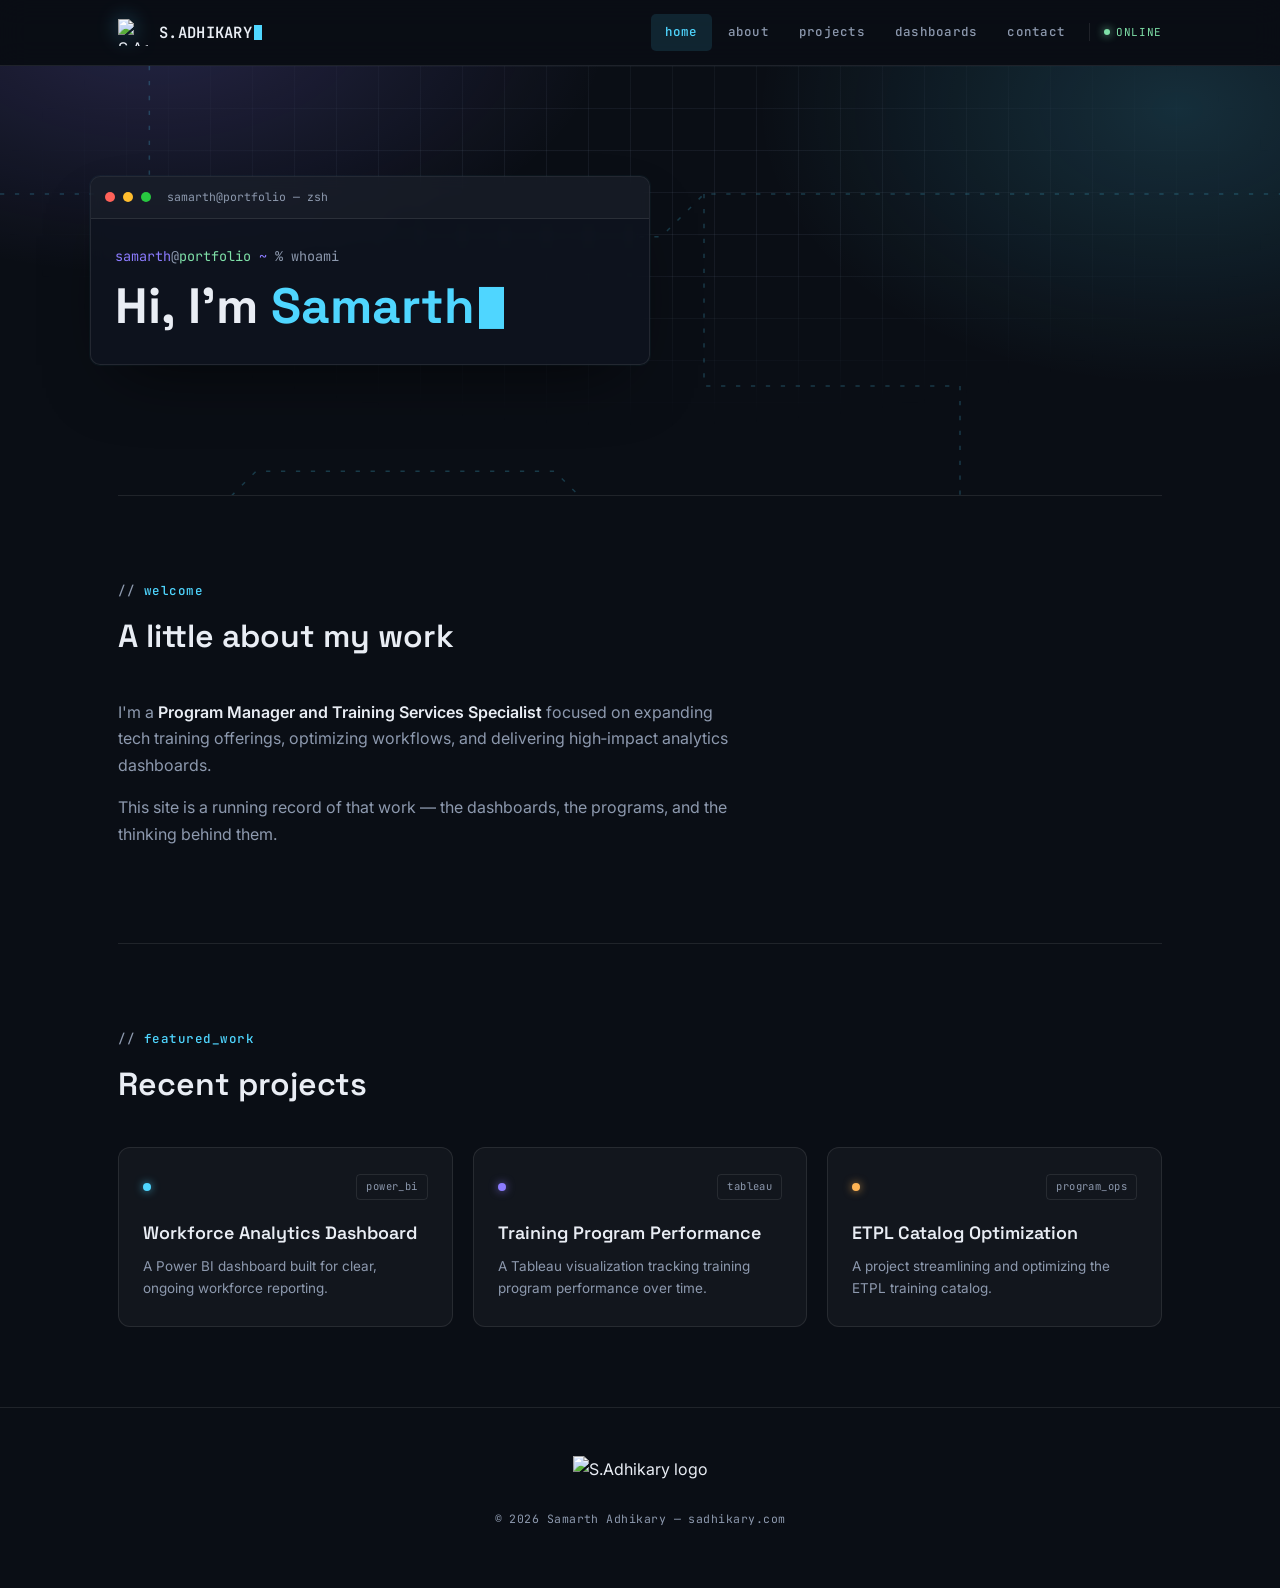
==== index.html @ 65ba2e35 "Update logo implementation in index.html Replaced SVG logo with image logo and updated styles." ====
<!DOCTYPE html>
<html lang="en">
<head>
<meta charset="UTF-8">
<title>S.Adhikary | Portfolio</title>
<meta name="viewport" content="width=device-width, initial-scale=1">
<link rel="preconnect" href="https://fonts.googleapis.com">
<link rel="preconnect" href="https://fonts.gstatic.com" crossorigin>
<link href="https://fonts.googleapis.com/css2?family=Space+Grotesk:wght@500;600;700&family=Inter:wght@400;500;600&family=JetBrains+Mono:wght@400;500;600;700&display=swap" rel="stylesheet">
<style>
  :root{
    --bg:#0A0E15;
    --bg-alt:#0F1520;
    --panel:rgba(255,255,255,0.035);
    --panel-border:rgba(255,255,255,0.09);
    --cyan:#4FD6FF;
    --violet:#8C7CFF;
    --amber:#FFB454;
    --text:#E9EDF4;
    --text-soft:#8D99AE;
    --grid:rgba(143,163,190,0.09);
  }

  *{ box-sizing:border-box; }
  html{ scroll-behavior:smooth; }

  body{
    margin:0;
    background:var(--bg);
    color:var(--text);
    font-family:'Inter', sans-serif;
    line-height:1.65;
    -webkit-font-smoothing:antialiased;
  }
  a{ color:inherit; }
  ::selection{ background:var(--cyan); color:#04121A; }

  .mono{ font-family:'JetBrains Mono', monospace; }
  .display{ font-family:'Space Grotesk', sans-serif; }

  .eyebrow{
    font-family:'JetBrains Mono', monospace;
    font-weight:500;
    font-size:12.5px;
    letter-spacing:0.04em;
    color:var(--cyan);
  }
  .eyebrow::before{ content:"// "; color:var(--text-soft); }

  /* ===== LOGO MARK (shared) ===== */
  .mark{ display:block; filter:drop-shadow(0 0 10px rgba(79,214,255,0.35)); }

  /* ===== NAV ===== */
  .navwrap{
    position:sticky; top:0; z-index:30;
    background:rgba(10,14,21,0.78);
    backdrop-filter:blur(14px);
    border-bottom:1px solid var(--panel-border);
  }
  nav.tabnav{
    max-width:1100px;
    margin:0 auto;
    display:flex;
    align-items:center;
    justify-content:space-between;
    gap:20px;
    padding:14px 28px;
  }
  .brand{ display:flex; align-items:center; gap:11px; text-decoration:none; }
  .brand span{
    font-family:'JetBrains Mono', monospace;
    font-weight:600;
    font-size:15.5px;
    letter-spacing:0.02em;
    color:var(--text);
  }
  .brand .dot-cursor{
    display:inline-block; width:8px; height:15px;
    background:var(--cyan);
    margin-left:2px;
    animation:blink 1.1s step-end infinite;
    vertical-align:-2px;
  }
  .navlinks{ display:flex; gap:2px; flex-wrap:wrap; align-items:center; }
  .navlinks a{
    font-family:'JetBrains Mono', monospace;
    font-weight:500;
    font-size:12.5px;
    letter-spacing:0.02em;
    text-decoration:none;
    color:var(--text-soft);
    padding:8px 14px;
    border-radius:5px;
    transition:background 0.2s ease, color 0.2s ease;
  }
  .navlinks a:hover{ background:var(--panel); color:var(--text); }
  .navlinks a.active{ background:rgba(79,214,255,0.12); color:var(--cyan); }
  .status{
    display:flex; align-items:center; gap:6px;
    font-family:'JetBrains Mono', monospace;
    font-size:11px; letter-spacing:0.06em;
    color:#7FE0A8; text-transform:uppercase;
    margin-left:8px; padding-left:14px;
    border-left:1px solid var(--panel-border);
  }
  .status::before{
    content:""; width:6px; height:6px; border-radius:50%;
    background:#7FE0A8; box-shadow:0 0 8px #7FE0A8;
  }

  /* ===== HERO ===== */
  header{
    position:relative;
    overflow:hidden;
    padding:110px 28px 130px;
    background:
      radial-gradient(760px 420px at 12% -10%, rgba(140,124,255,0.20), transparent 60%),
      radial-gradient(700px 460px at 92% 10%, rgba(79,214,255,0.16), transparent 60%),
      var(--bg);
  }
  .grid-bg{
    position:absolute; inset:0;
    background-image:
      linear-gradient(var(--grid) 1px, transparent 1px),
      linear-gradient(90deg, var(--grid) 1px, transparent 1px);
    background-size:42px 42px;
    -webkit-mask-image:radial-gradient(ellipse 65% 70% at 50% 30%, black 25%, transparent 78%);
            mask-image:radial-gradient(ellipse 65% 70% at 50% 30%, black 25%, transparent 78%);
  }
  .circuit{ position:absolute; inset:0; opacity:0.55; }
  .circuit path{
    fill:none; stroke:var(--cyan); stroke-width:1.4;
    stroke-dasharray:4 10;
    opacity:0.4;
  }
  .circuit circle{ fill:var(--cyan); opacity:0; animation:pulse 4.5s ease-in-out infinite; }
  .circuit .p2{ fill:var(--violet); animation-delay:1.5s; }
  .circuit .p3{ fill:var(--amber); animation-delay:3s; }
  @keyframes pulse{
    0%{ opacity:0; transform:scale(0.6); }
    15%{ opacity:1; transform:scale(1); }
    30%{ opacity:0; }
    100%{ opacity:0; }
  }

  .hero-inner{ max-width:1100px; margin:0 auto; position:relative; }

  .term{
    max-width:560px;
    background:rgba(15,21,32,0.75);
    border:1px solid var(--panel-border);
    border-radius:10px;
    box-shadow:0 30px 70px -30px rgba(0,0,0,0.7), 0 0 0 1px rgba(79,214,255,0.04);
    backdrop-filter:blur(8px);
    overflow:hidden;
  }
  .term-bar{
    display:flex; align-items:center; gap:8px;
    padding:11px 14px;
    background:rgba(255,255,255,0.03);
    border-bottom:1px solid var(--panel-border);
  }
  .term-bar .tdot{ width:10px; height:10px; border-radius:50%; }
  .term-bar .tdot:nth-child(1){ background:#FF6159; }
  .term-bar .tdot:nth-child(2){ background:#FFBD2E; }
  .term-bar .tdot:nth-child(3){ background:#28C840; }
  .term-bar .term-title{
    margin-left:8px;
    font-family:'JetBrains Mono', monospace;
    font-size:11.5px;
    color:var(--text-soft);
  }
  .term-body{ padding:26px 24px 30px; }
  .term-body .line{
    font-family:'JetBrains Mono', monospace;
    font-size:13.5px;
    color:var(--text-soft);
    margin-bottom:6px;
  }
  .term-body .line .prompt{ color:var(--violet); }
  .term-body .line .path{ color:#7FE0A8; }
  header h1{
    font-family:'Space Grotesk', sans-serif;
    font-weight:700;
    font-size:clamp(2.1rem, 5.2vw, 3.1rem);
    margin:10px 0 0;
    line-height:1.15;
    color:var(--text);
  }
  header h1 .accent{ color:var(--cyan); }
  .cursor-block{
    display:inline-block; width:0.5em; height:0.85em;
    background:var(--cyan);
    margin-left:4px;
    animation:blink 1.1s step-end infinite;
    transform:translateY(0.12em);
  }
  @keyframes blink{ 50%{ opacity:0; } }

  @media (prefers-reduced-motion:reduce){
    .circuit circle{ animation:none; opacity:0.7; }
    .cursor-block, .dot-cursor{ animation:none; }
  }

  /* ===== MAIN ===== */
  main{ max-width:1100px; margin:0 auto; padding:0 28px; }
  .section{ padding:80px 0; border-top:1px solid var(--panel-border); }
  .section-head{ margin-bottom:36px; max-width:640px; }
  .section-head h2{
    font-family:'Space Grotesk', sans-serif;
    font-weight:600;
    font-size:2rem;
    margin:8px 0 0;
    color:var(--text);
  }
  #welcome p{ max-width:620px; font-size:16px; color:var(--text-soft); }
  #welcome p strong{ color:var(--text); font-weight:600; }

  /* ===== CARDS ===== */
  .cards{ display:grid; grid-template-columns:repeat(auto-fit, minmax(260px, 1fr)); gap:20px; }
  .card{
    position:relative;
    background:var(--panel);
    border:1px solid var(--panel-border);
    border-radius:12px;
    padding:26px 24px;
    transition:transform 0.2s ease, box-shadow 0.2s ease, border-color 0.2s ease;
  }
  .card:hover{
    transform:translateY(-4px);
    border-color:rgba(79,214,255,0.35);
    box-shadow:0 20px 40px -26px rgba(79,214,255,0.25);
  }
  .card-top{ display:flex; align-items:center; justify-content:space-between; margin-bottom:18px; }
  .status-dot{ width:8px; height:8px; border-radius:50%; }
  .status-dot.cyan{ background:var(--cyan); box-shadow:0 0 8px rgba(79,214,255,0.7); }
  .status-dot.violet{ background:var(--violet); box-shadow:0 0 8px rgba(140,124,255,0.7); }
  .status-dot.amber{ background:var(--amber); box-shadow:0 0 8px rgba(255,180,84,0.7); }
  .tag{
    font-family:'JetBrains Mono', monospace;
    font-size:10.5px; letter-spacing:0.04em;
    color:var(--text-soft);
    padding:3px 9px;
    border:1px solid var(--panel-border);
    border-radius:4px;
  }
  .card h3{
    font-family:'Space Grotesk', sans-serif;
    font-weight:600;
    font-size:1.12rem;
    margin:0 0 8px;
    color:var(--text);
  }
  .card p{ margin:0; font-size:13.5px; color:var(--text-soft); }

  /* ===== FOOTER ===== */
  footer{
    border-top:1px solid var(--panel-border);
    padding:48px 28px;
    text-align:center;
  }
  footer .brand{ justify-content:center; margin-bottom:14px; }
  footer p{
    font-family:'JetBrains Mono', monospace;
    font-size:11.5px;
    letter-spacing:0.04em;
    color:var(--text-soft);
  }

  @media (max-width:640px){
    header{ padding:80px 20px 100px; }
    .term{ max-width:100%; }
    .section{ padding:56px 0; }
  }
</style>
</head>
<body>

<div class="navwrap">
  <nav class="tabnav">
    <a class="brand" href="index.html">
      <img class="mark" src="images/logo-icon.png" alt="S.Adhikary mark" width="30" height="27">
      <span>S.ADHIKARY<span class="dot-cursor"></span></span>
    </a>
    <div class="navlinks">
      <a href="index.html" class="active">home</a>
      <a href="about.html">about</a>
      <a href="projects.html">projects</a>
      <a href="dashboards.html">dashboards</a>
      <a href="contact.html">contact</a>
      <span class="status">online</span>
    </div>
  </nav>
</div>

<header>
  <div class="grid-bg" aria-hidden="true"></div>
  <svg class="circuit" viewBox="0 0 1200 600" preserveAspectRatio="none" aria-hidden="true">
    <path d="M0,120 L260,120 L300,160 L620,160 L660,120 L1200,120"/>
    <path d="M0,420 L200,420 L240,380 L520,380 L560,420 L1200,420"/>
    <path d="M140,0 L140,120"/>
    <path d="M660,120 L660,300 L900,300 L900,600"/>
    <circle class="p1" cx="300" cy="160" r="4"/>
    <circle class="p2" cx="660" cy="120" r="4"/>
    <circle class="p3" cx="900" cy="300" r="4"/>
  </svg>

  <div class="hero-inner">
    <div class="term">
      <div class="term-bar">
        <span class="tdot"></span><span class="tdot"></span><span class="tdot"></span>
        <span class="term-title">samarth@portfolio &mdash; zsh</span>
      </div>
      <div class="term-body">
        <div class="line"><span class="prompt">samarth</span>@<span class="path">portfolio</span> <span class="prompt">~</span> % whoami</div>
        <h1>Hi, I'm <span class="accent">Samarth</span><span class="cursor-block"></span></h1>
      </div>
    </div>
  </div>
</header>

<main>
  <section class="section" id="welcome">
    <div class="section-head">
      <span class="eyebrow">welcome</span>
      <h2>A little about my work</h2>
    </div>
    <p>I'm a <strong>Program Manager and Training Services Specialist</strong> focused on expanding tech training offerings, optimizing workflows, and delivering high&#8209;impact analytics dashboards.</p>
    <p>This site is a running record of that work &mdash; the dashboards, the programs, and the thinking behind them.</p>
  </section>

  <section class="section" id="work">
    <div class="section-head">
      <span class="eyebrow">featured_work</span>
      <h2>Recent projects</h2>
    </div>

    <div class="cards">
      <div class="card">
        <div class="card-top">
          <span class="status-dot cyan"></span>
          <span class="tag">power_bi</span>
        </div>
        <h3>Workforce Analytics Dashboard</h3>
        <p>A Power BI dashboard built for clear, ongoing workforce reporting.</p>
      </div>

      <div class="card">
        <div class="card-top">
          <span class="status-dot violet"></span>
          <span class="tag">tableau</span>
        </div>
        <h3>Training Program Performance</h3>
        <p>A Tableau visualization tracking training program performance over time.</p>
      </div>

      <div class="card">
        <div class="card-top">
          <span class="status-dot amber"></span>
          <span class="tag">program_ops</span>
        </div>
        <h3>ETPL Catalog Optimization</h3>
        <p>A project streamlining and optimizing the ETPL training catalog.</p>
      </div>
    </div>
  </section>
</main>

<footer>
  <img src="images/logo-full.png" alt="S.Adhikary logo" style="height:52px; width:auto; margin-bottom:16px;">
  <p>&copy; 2026 Samarth Adhikary &mdash; sadhikary.com</p>
</footer>

</body>
</html>
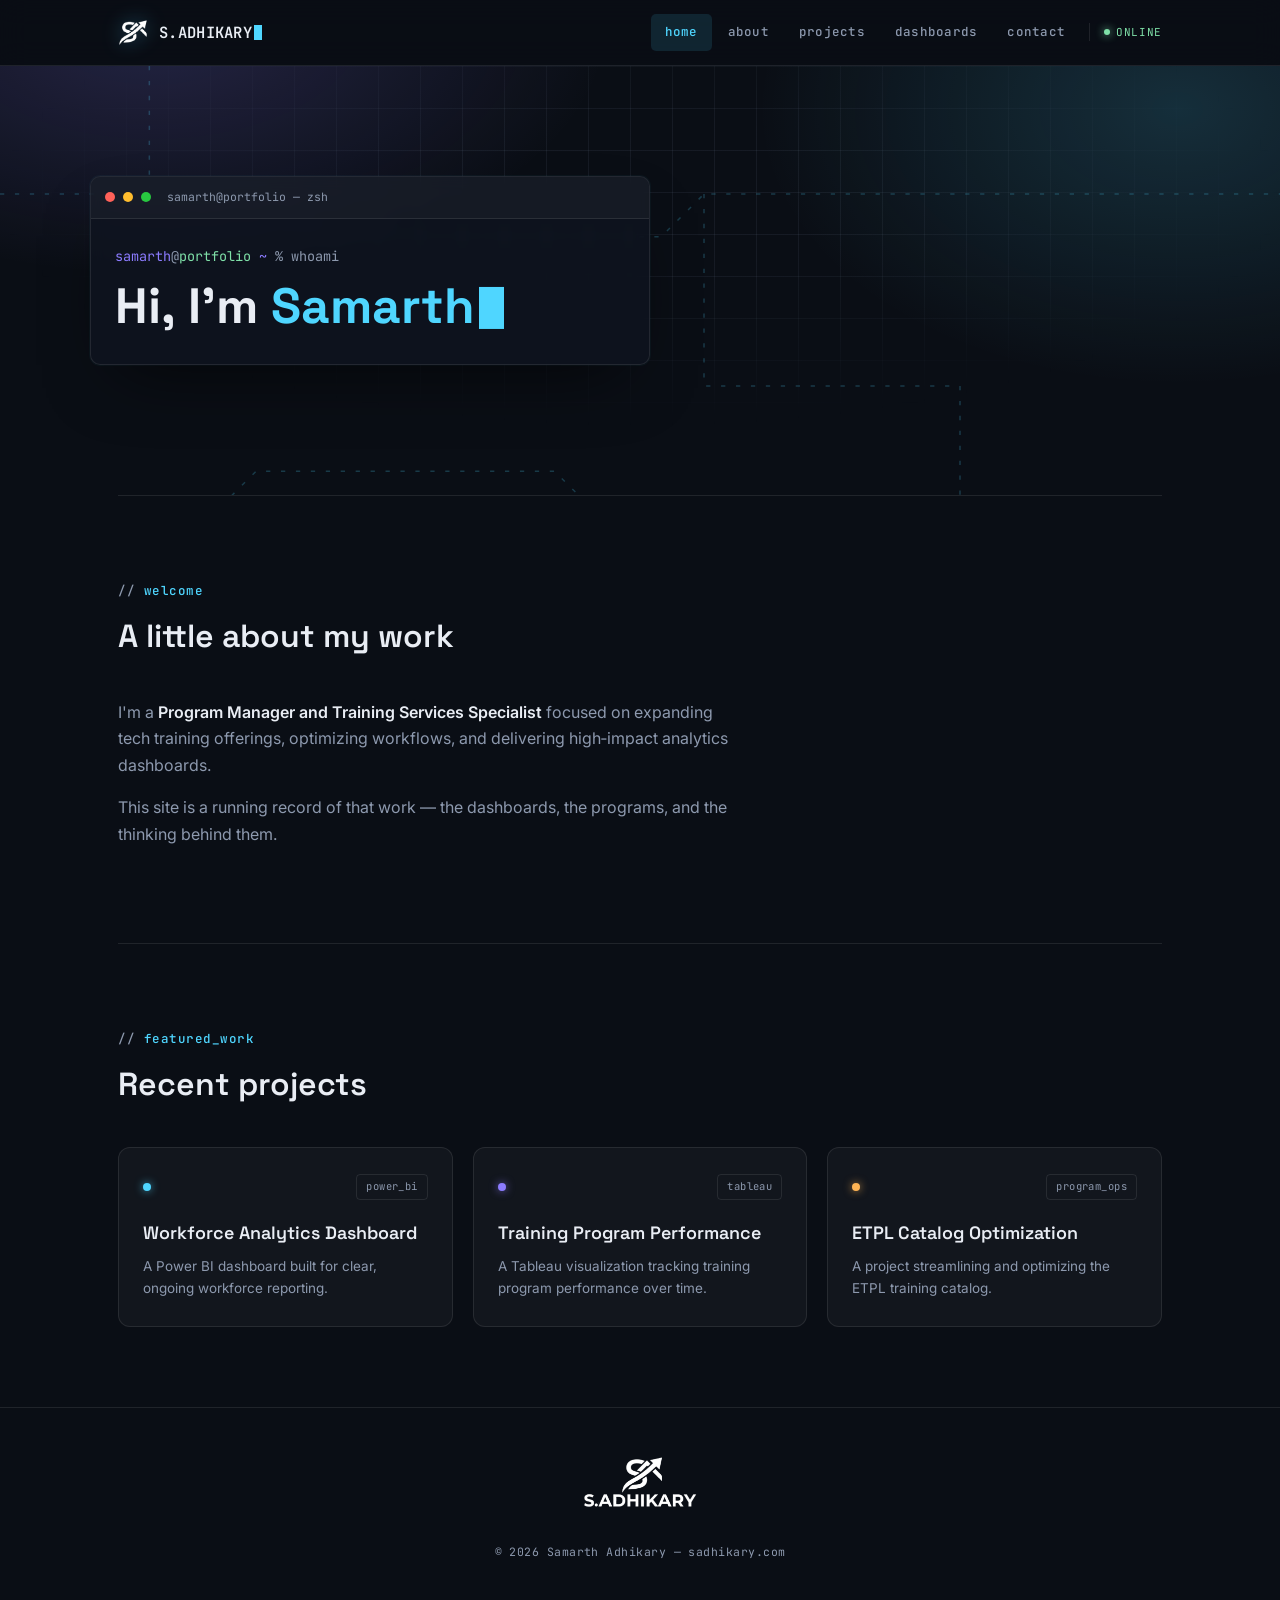
==== commit 781dd8af: "Update logo image paths in index.html" ====
--- a/index.html
+++ b/index.html
@@ -279,7 +279,7 @@
 <div class="navwrap">
   <nav class="tabnav">
     <a class="brand" href="index.html">
-      <img class="mark" src="images/logo-icon.png" alt="S.Adhikary mark" width="30" height="27">
+      <img class="mark" src="logo-icon.png" alt="S.Adhikary mark" width="30" height="27">
       <span>S.ADHIKARY<span class="dot-cursor"></span></span>
     </a>
     <div class="navlinks">
@@ -367,7 +367,7 @@
 </main>
 
 <footer>
-  <img src="images/logo-full.png" alt="S.Adhikary logo" style="height:52px; width:auto; margin-bottom:16px;">
+  <img src="logo-full.png" alt="S.Adhikary logo" style="height:52px; width:auto; margin-bottom:16px;">
   <p>&copy; 2026 Samarth Adhikary &mdash; sadhikary.com</p>
 </footer>
 
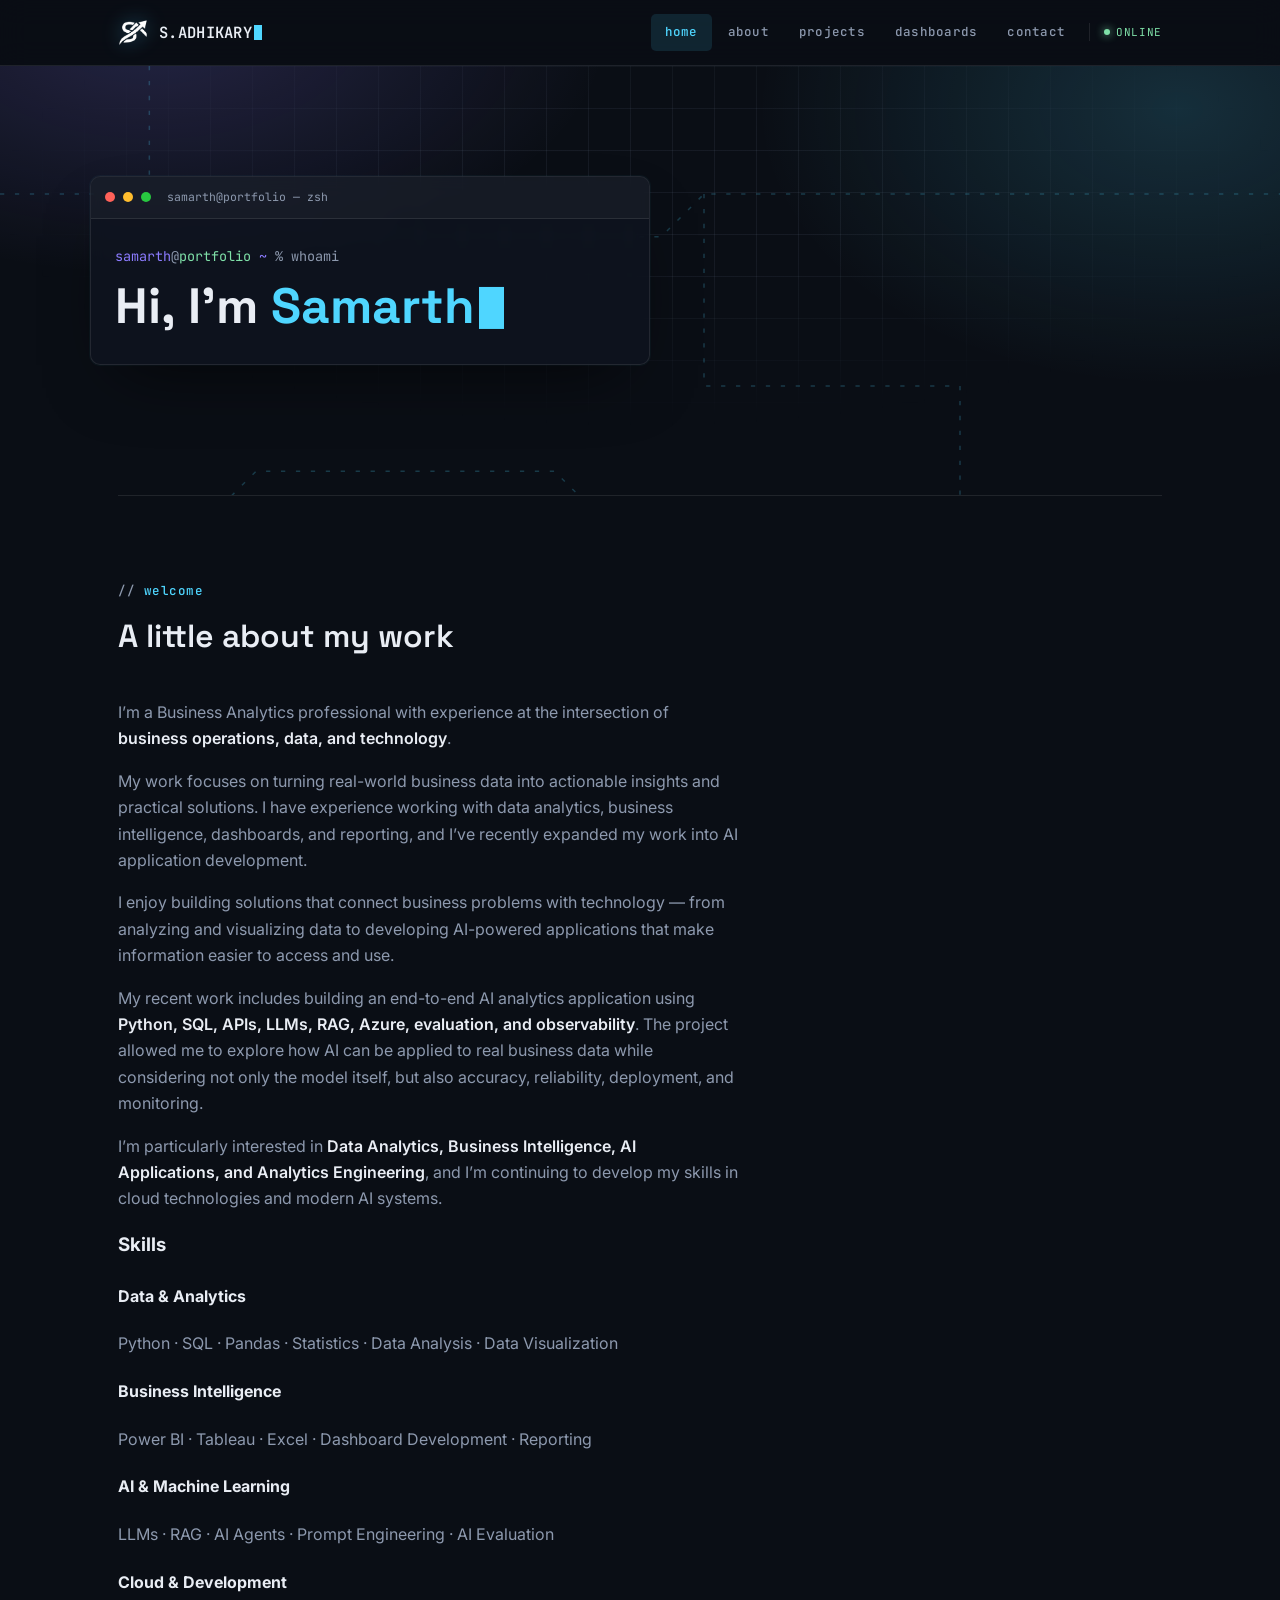
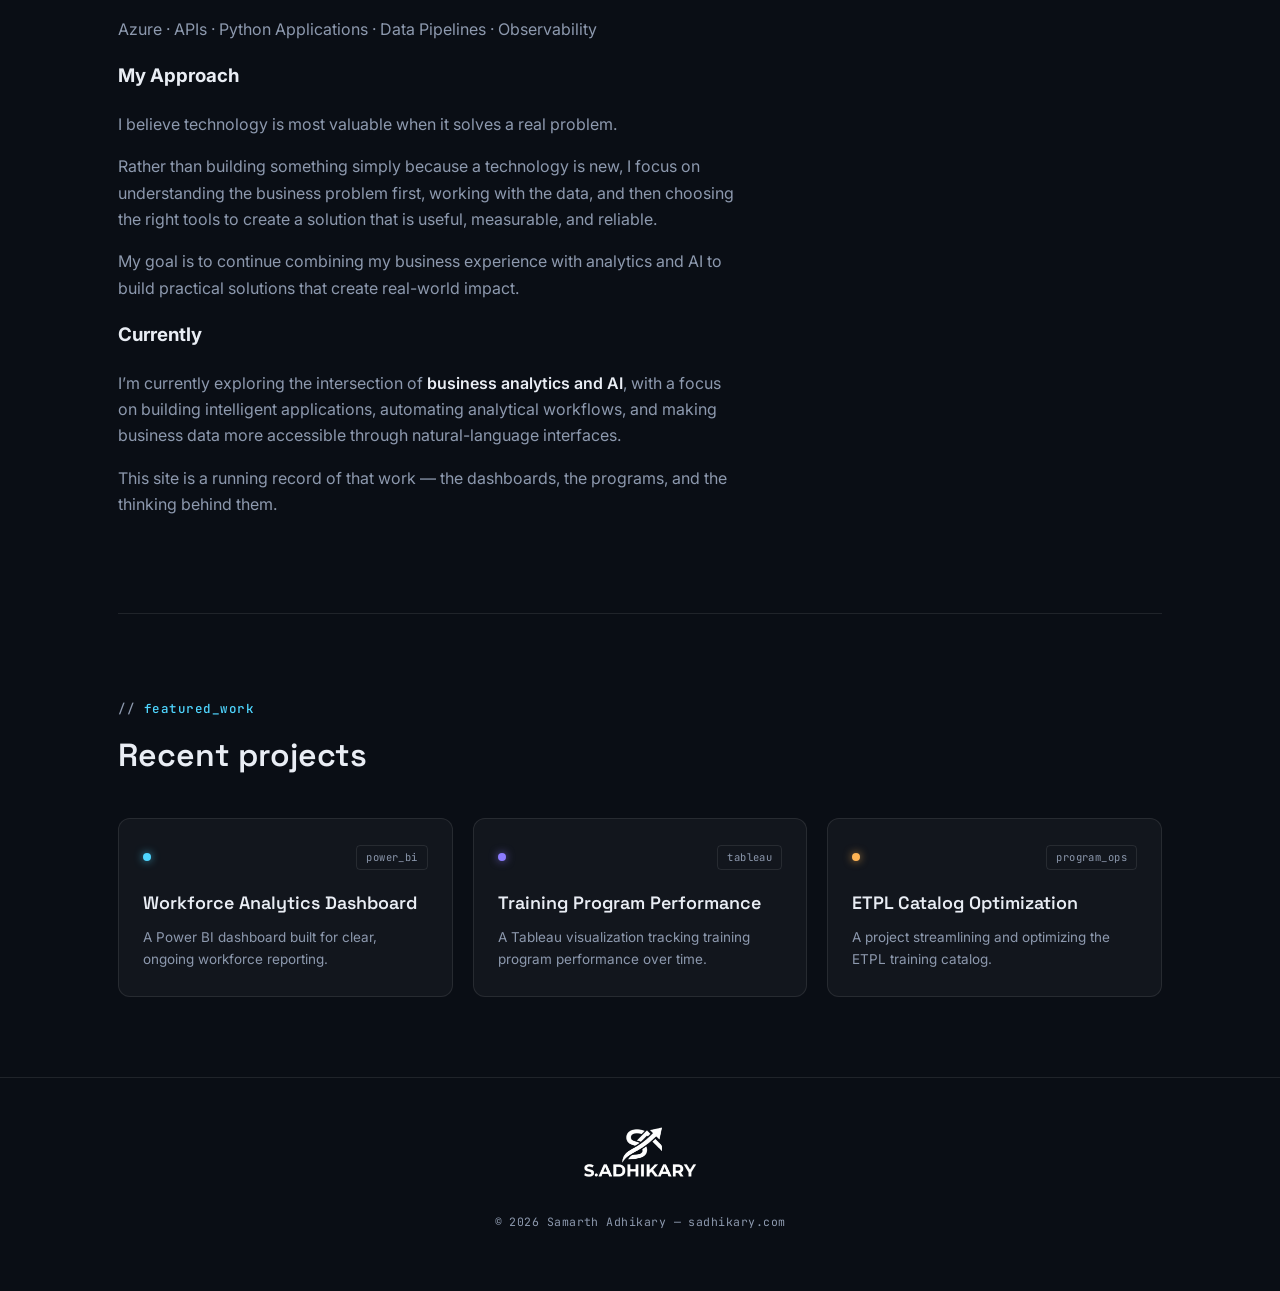
==== commit 52862e49: "Revise personal introduction and skills in index.html Updated personal introduction and skills secti" ====
--- a/index.html
+++ b/index.html
@@ -325,7 +325,87 @@
       <span class="eyebrow">welcome</span>
       <h2>A little about my work</h2>
     </div>
-    <p>I'm a <strong>Program Manager and Training Services Specialist</strong> focused on expanding tech training offerings, optimizing workflows, and delivering high&#8209;impact analytics dashboards.</p>
+<p>
+    I’m a Business Analytics professional with experience at the intersection of
+    <strong>business operations, data, and technology</strong>.
+  </p>
+
+  <p>
+    My work focuses on turning real-world business data into actionable insights
+    and practical solutions. I have experience working with data analytics,
+    business intelligence, dashboards, and reporting, and I’ve recently expanded
+    my work into AI application development.
+  </p>
+
+  <p>
+    I enjoy building solutions that connect business problems with technology —
+    from analyzing and visualizing data to developing AI-powered applications
+    that make information easier to access and use.
+  </p>
+
+  <p>
+    My recent work includes building an end-to-end AI analytics application using
+    <strong>Python, SQL, APIs, LLMs, RAG, Azure, evaluation, and observability</strong>.
+    The project allowed me to explore how AI can be applied to real business data
+    while considering not only the model itself, but also accuracy, reliability,
+    deployment, and monitoring.
+  </p>
+
+  <p>
+    I’m particularly interested in
+    <strong>Data Analytics, Business Intelligence, AI Applications, and Analytics Engineering</strong>,
+    and I’m continuing to develop my skills in cloud technologies and modern AI systems.
+  </p>
+
+  <h3>Skills</h3>
+
+  <h4>Data &amp; Analytics</h4>
+  <p>
+    Python · SQL · Pandas · Statistics · Data Analysis · Data Visualization
+  </p>
+
+  <h4>Business Intelligence</h4>
+  <p>
+    Power BI · Tableau · Excel · Dashboard Development · Reporting
+  </p>
+
+  <h4>AI &amp; Machine Learning</h4>
+  <p>
+    LLMs · RAG · AI Agents · Prompt Engineering · AI Evaluation
+  </p>
+
+  <h4>Cloud &amp; Development</h4>
+  <p>
+    Azure · APIs · Python Applications · Data Pipelines · Observability
+  </p>
+
+  <h3>My Approach</h3>
+
+  <p>
+    I believe technology is most valuable when it solves a real problem.
+  </p>
+
+  <p>
+    Rather than building something simply because a technology is new, I focus
+    on understanding the business problem first, working with the data, and
+    then choosing the right tools to create a solution that is useful,
+    measurable, and reliable.
+  </p>
+
+  <p>
+    My goal is to continue combining my business experience with analytics and
+    AI to build practical solutions that create real-world impact.
+  </p>
+
+  <h3>Currently</h3>
+
+  <p>
+    I’m currently exploring the intersection of
+    <strong>business analytics and AI</strong>, with a focus on building
+    intelligent applications, automating analytical workflows, and making
+    business data more accessible through natural-language interfaces.
+  </p>
+
     <p>This site is a running record of that work &mdash; the dashboards, the programs, and the thinking behind them.</p>
   </section>
 
@@ -335,6 +415,7 @@
       <h2>Recent projects</h2>
     </div>
 
+  <a href="dashboards.html" style="text-decoration: none; color: inherit;">
     <div class="cards">
       <div class="card">
         <div class="card-top">
@@ -344,6 +425,7 @@
         <h3>Workforce Analytics Dashboard</h3>
         <p>A Power BI dashboard built for clear, ongoing workforce reporting.</p>
       </div>
+    </a>
 
       <div class="card">
         <div class="card-top">
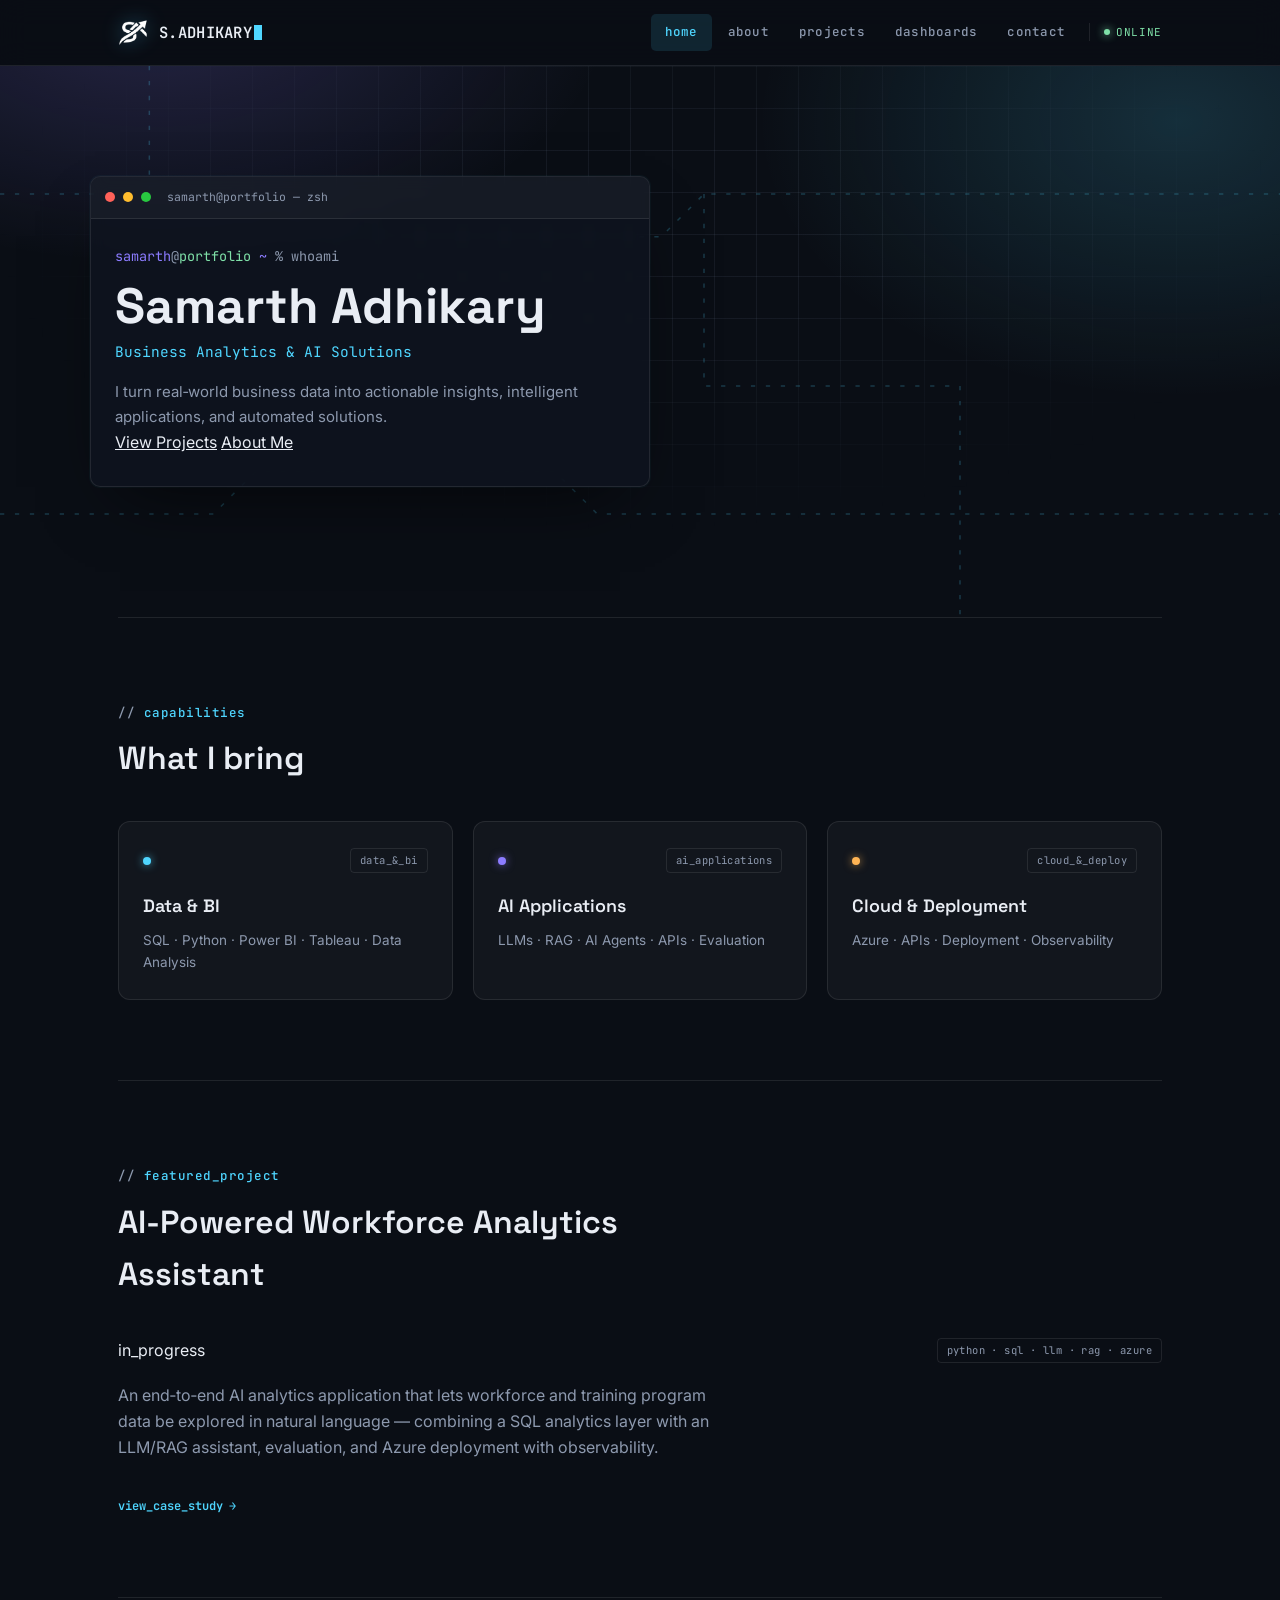
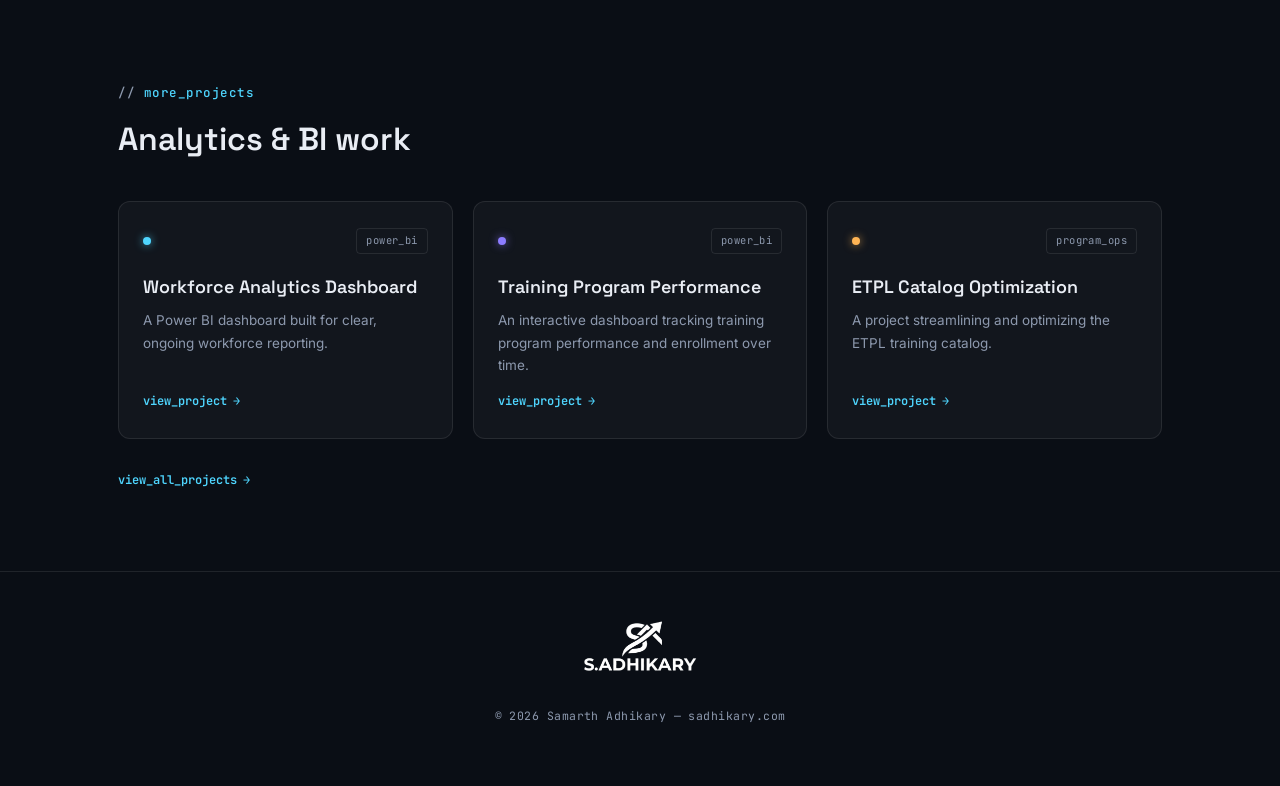
==== commit 70764045: "Revise portfolio content and structure Updated the title and added a business analytics description." ====
--- a/index.html
+++ b/index.html
@@ -2,277 +2,12 @@
 <html lang="en">
 <head>
 <meta charset="UTF-8">
-<title>S.Adhikary | Portfolio</title>
+<title>S.Adhikary | Business Analytics &amp; AI Solutions</title>
 <meta name="viewport" content="width=device-width, initial-scale=1">
 <link rel="preconnect" href="https://fonts.googleapis.com">
 <link rel="preconnect" href="https://fonts.gstatic.com" crossorigin>
 <link href="https://fonts.googleapis.com/css2?family=Space+Grotesk:wght@500;600;700&family=Inter:wght@400;500;600&family=JetBrains+Mono:wght@400;500;600;700&display=swap" rel="stylesheet">
-<style>
-  :root{
-    --bg:#0A0E15;
-    --bg-alt:#0F1520;
-    --panel:rgba(255,255,255,0.035);
-    --panel-border:rgba(255,255,255,0.09);
-    --cyan:#4FD6FF;
-    --violet:#8C7CFF;
-    --amber:#FFB454;
-    --text:#E9EDF4;
-    --text-soft:#8D99AE;
-    --grid:rgba(143,163,190,0.09);
-  }
-
-  *{ box-sizing:border-box; }
-  html{ scroll-behavior:smooth; }
-
-  body{
-    margin:0;
-    background:var(--bg);
-    color:var(--text);
-    font-family:'Inter', sans-serif;
-    line-height:1.65;
-    -webkit-font-smoothing:antialiased;
-  }
-  a{ color:inherit; }
-  ::selection{ background:var(--cyan); color:#04121A; }
-
-  .mono{ font-family:'JetBrains Mono', monospace; }
-  .display{ font-family:'Space Grotesk', sans-serif; }
-
-  .eyebrow{
-    font-family:'JetBrains Mono', monospace;
-    font-weight:500;
-    font-size:12.5px;
-    letter-spacing:0.04em;
-    color:var(--cyan);
-  }
-  .eyebrow::before{ content:"// "; color:var(--text-soft); }
-
-  /* ===== LOGO MARK (shared) ===== */
-  .mark{ display:block; filter:drop-shadow(0 0 10px rgba(79,214,255,0.35)); }
-
-  /* ===== NAV ===== */
-  .navwrap{
-    position:sticky; top:0; z-index:30;
-    background:rgba(10,14,21,0.78);
-    backdrop-filter:blur(14px);
-    border-bottom:1px solid var(--panel-border);
-  }
-  nav.tabnav{
-    max-width:1100px;
-    margin:0 auto;
-    display:flex;
-    align-items:center;
-    justify-content:space-between;
-    gap:20px;
-    padding:14px 28px;
-  }
-  .brand{ display:flex; align-items:center; gap:11px; text-decoration:none; }
-  .brand span{
-    font-family:'JetBrains Mono', monospace;
-    font-weight:600;
-    font-size:15.5px;
-    letter-spacing:0.02em;
-    color:var(--text);
-  }
-  .brand .dot-cursor{
-    display:inline-block; width:8px; height:15px;
-    background:var(--cyan);
-    margin-left:2px;
-    animation:blink 1.1s step-end infinite;
-    vertical-align:-2px;
-  }
-  .navlinks{ display:flex; gap:2px; flex-wrap:wrap; align-items:center; }
-  .navlinks a{
-    font-family:'JetBrains Mono', monospace;
-    font-weight:500;
-    font-size:12.5px;
-    letter-spacing:0.02em;
-    text-decoration:none;
-    color:var(--text-soft);
-    padding:8px 14px;
-    border-radius:5px;
-    transition:background 0.2s ease, color 0.2s ease;
-  }
-  .navlinks a:hover{ background:var(--panel); color:var(--text); }
-  .navlinks a.active{ background:rgba(79,214,255,0.12); color:var(--cyan); }
-  .status{
-    display:flex; align-items:center; gap:6px;
-    font-family:'JetBrains Mono', monospace;
-    font-size:11px; letter-spacing:0.06em;
-    color:#7FE0A8; text-transform:uppercase;
-    margin-left:8px; padding-left:14px;
-    border-left:1px solid var(--panel-border);
-  }
-  .status::before{
-    content:""; width:6px; height:6px; border-radius:50%;
-    background:#7FE0A8; box-shadow:0 0 8px #7FE0A8;
-  }
-
-  /* ===== HERO ===== */
-  header{
-    position:relative;
-    overflow:hidden;
-    padding:110px 28px 130px;
-    background:
-      radial-gradient(760px 420px at 12% -10%, rgba(140,124,255,0.20), transparent 60%),
-      radial-gradient(700px 460px at 92% 10%, rgba(79,214,255,0.16), transparent 60%),
-      var(--bg);
-  }
-  .grid-bg{
-    position:absolute; inset:0;
-    background-image:
-      linear-gradient(var(--grid) 1px, transparent 1px),
-      linear-gradient(90deg, var(--grid) 1px, transparent 1px);
-    background-size:42px 42px;
-    -webkit-mask-image:radial-gradient(ellipse 65% 70% at 50% 30%, black 25%, transparent 78%);
-            mask-image:radial-gradient(ellipse 65% 70% at 50% 30%, black 25%, transparent 78%);
-  }
-  .circuit{ position:absolute; inset:0; opacity:0.55; }
-  .circuit path{
-    fill:none; stroke:var(--cyan); stroke-width:1.4;
-    stroke-dasharray:4 10;
-    opacity:0.4;
-  }
-  .circuit circle{ fill:var(--cyan); opacity:0; animation:pulse 4.5s ease-in-out infinite; }
-  .circuit .p2{ fill:var(--violet); animation-delay:1.5s; }
-  .circuit .p3{ fill:var(--amber); animation-delay:3s; }
-  @keyframes pulse{
-    0%{ opacity:0; transform:scale(0.6); }
-    15%{ opacity:1; transform:scale(1); }
-    30%{ opacity:0; }
-    100%{ opacity:0; }
-  }
-
-  .hero-inner{ max-width:1100px; margin:0 auto; position:relative; }
-
-  .term{
-    max-width:560px;
-    background:rgba(15,21,32,0.75);
-    border:1px solid var(--panel-border);
-    border-radius:10px;
-    box-shadow:0 30px 70px -30px rgba(0,0,0,0.7), 0 0 0 1px rgba(79,214,255,0.04);
-    backdrop-filter:blur(8px);
-    overflow:hidden;
-  }
-  .term-bar{
-    display:flex; align-items:center; gap:8px;
-    padding:11px 14px;
-    background:rgba(255,255,255,0.03);
-    border-bottom:1px solid var(--panel-border);
-  }
-  .term-bar .tdot{ width:10px; height:10px; border-radius:50%; }
-  .term-bar .tdot:nth-child(1){ background:#FF6159; }
-  .term-bar .tdot:nth-child(2){ background:#FFBD2E; }
-  .term-bar .tdot:nth-child(3){ background:#28C840; }
-  .term-bar .term-title{
-    margin-left:8px;
-    font-family:'JetBrains Mono', monospace;
-    font-size:11.5px;
-    color:var(--text-soft);
-  }
-  .term-body{ padding:26px 24px 30px; }
-  .term-body .line{
-    font-family:'JetBrains Mono', monospace;
-    font-size:13.5px;
-    color:var(--text-soft);
-    margin-bottom:6px;
-  }
-  .term-body .line .prompt{ color:var(--violet); }
-  .term-body .line .path{ color:#7FE0A8; }
-  header h1{
-    font-family:'Space Grotesk', sans-serif;
-    font-weight:700;
-    font-size:clamp(2.1rem, 5.2vw, 3.1rem);
-    margin:10px 0 0;
-    line-height:1.15;
-    color:var(--text);
-  }
-  header h1 .accent{ color:var(--cyan); }
-  .cursor-block{
-    display:inline-block; width:0.5em; height:0.85em;
-    background:var(--cyan);
-    margin-left:4px;
-    animation:blink 1.1s step-end infinite;
-    transform:translateY(0.12em);
-  }
-  @keyframes blink{ 50%{ opacity:0; } }
-
-  @media (prefers-reduced-motion:reduce){
-    .circuit circle{ animation:none; opacity:0.7; }
-    .cursor-block, .dot-cursor{ animation:none; }
-  }
-
-  /* ===== MAIN ===== */
-  main{ max-width:1100px; margin:0 auto; padding:0 28px; }
-  .section{ padding:80px 0; border-top:1px solid var(--panel-border); }
-  .section-head{ margin-bottom:36px; max-width:640px; }
-  .section-head h2{
-    font-family:'Space Grotesk', sans-serif;
-    font-weight:600;
-    font-size:2rem;
-    margin:8px 0 0;
-    color:var(--text);
-  }
-  #welcome p{ max-width:620px; font-size:16px; color:var(--text-soft); }
-  #welcome p strong{ color:var(--text); font-weight:600; }
-
-  /* ===== CARDS ===== */
-  .cards{ display:grid; grid-template-columns:repeat(auto-fit, minmax(260px, 1fr)); gap:20px; }
-  .card{
-    position:relative;
-    background:var(--panel);
-    border:1px solid var(--panel-border);
-    border-radius:12px;
-    padding:26px 24px;
-    transition:transform 0.2s ease, box-shadow 0.2s ease, border-color 0.2s ease;
-  }
-  .card:hover{
-    transform:translateY(-4px);
-    border-color:rgba(79,214,255,0.35);
-    box-shadow:0 20px 40px -26px rgba(79,214,255,0.25);
-  }
-  .card-top{ display:flex; align-items:center; justify-content:space-between; margin-bottom:18px; }
-  .status-dot{ width:8px; height:8px; border-radius:50%; }
-  .status-dot.cyan{ background:var(--cyan); box-shadow:0 0 8px rgba(79,214,255,0.7); }
-  .status-dot.violet{ background:var(--violet); box-shadow:0 0 8px rgba(140,124,255,0.7); }
-  .status-dot.amber{ background:var(--amber); box-shadow:0 0 8px rgba(255,180,84,0.7); }
-  .tag{
-    font-family:'JetBrains Mono', monospace;
-    font-size:10.5px; letter-spacing:0.04em;
-    color:var(--text-soft);
-    padding:3px 9px;
-    border:1px solid var(--panel-border);
-    border-radius:4px;
-  }
-  .card h3{
-    font-family:'Space Grotesk', sans-serif;
-    font-weight:600;
-    font-size:1.12rem;
-    margin:0 0 8px;
-    color:var(--text);
-  }
-  .card p{ margin:0; font-size:13.5px; color:var(--text-soft); }
-
-  /* ===== FOOTER ===== */
-  footer{
-    border-top:1px solid var(--panel-border);
-    padding:48px 28px;
-    text-align:center;
-  }
-  footer .brand{ justify-content:center; margin-bottom:14px; }
-  footer p{
-    font-family:'JetBrains Mono', monospace;
-    font-size:11.5px;
-    letter-spacing:0.04em;
-    color:var(--text-soft);
-  }
-
-  @media (max-width:640px){
-    header{ padding:80px 20px 100px; }
-    .term{ max-width:100%; }
-    .section{ padding:56px 0; }
-  }
-</style>
+<link rel="stylesheet" href="styles.css">
 </head>
 <body>
 
@@ -293,7 +28,7 @@
   </nav>
 </div>
 
-<header>
+<header class="hero-lg">
   <div class="grid-bg" aria-hidden="true"></div>
   <svg class="circuit" viewBox="0 0 1200 600" preserveAspectRatio="none" aria-hidden="true">
     <path d="M0,120 L260,120 L300,160 L620,160 L660,120 L1200,120"/>
@@ -313,109 +48,83 @@
       </div>
       <div class="term-body">
         <div class="line"><span class="prompt">samarth</span>@<span class="path">portfolio</span> <span class="prompt">~</span> % whoami</div>
-        <h1>Hi, I'm <span class="accent">Samarth</span><span class="cursor-block"></span></h1>
+        <h1>Samarth Adhikary</h1>
+        <div class="line" style="margin-top:6px; font-size:14.5px; color:var(--cyan);">Business Analytics &amp; AI Solutions</div>
+        <p style="max-width:480px; margin:16px 0 0; font-size:15px; color:var(--text-soft);">
+          I turn real&#8209;world business data into actionable insights, intelligent applications, and automated solutions.
+        </p>
+        <div class="hero-actions">
+          <a class="btn-primary" href="projects.html">View Projects</a>
+          <a class="btn-secondary" href="about.html">About Me</a>
+        </div>
       </div>
     </div>
   </div>
 </header>
 
 <main>
-  <section class="section" id="welcome">
+  <section class="section" id="capabilities">
     <div class="section-head">
-      <span class="eyebrow">welcome</span>
-      <h2>A little about my work</h2>
+      <span class="eyebrow">capabilities</span>
+      <h2>What I bring</h2>
     </div>
-<p>
-    I’m a Business Analytics professional with experience at the intersection of
-    <strong>business operations, data, and technology</strong>.
-  </p>
 
-  <p>
-    My work focuses on turning real-world business data into actionable insights
-    and practical solutions. I have experience working with data analytics,
-    business intelligence, dashboards, and reporting, and I’ve recently expanded
-    my work into AI application development.
-  </p>
+    <div class="cards">
+      <div class="card">
+        <div class="card-top">
+          <span class="status-dot cyan"></span>
+          <span class="tag">data_&amp;_bi</span>
+        </div>
+        <h3>Data &amp; BI</h3>
+        <p>SQL &middot; Python &middot; Power BI &middot; Tableau &middot; Data Analysis</p>
+      </div>
 
-  <p>
-    I enjoy building solutions that connect business problems with technology —
-    from analyzing and visualizing data to developing AI-powered applications
-    that make information easier to access and use.
-  </p>
+      <div class="card">
+        <div class="card-top">
+          <span class="status-dot violet"></span>
+          <span class="tag">ai_applications</span>
+        </div>
+        <h3>AI Applications</h3>
+        <p>LLMs &middot; RAG &middot; AI Agents &middot; APIs &middot; Evaluation</p>
+      </div>
 
-  <p>
-    My recent work includes building an end-to-end AI analytics application using
-    <strong>Python, SQL, APIs, LLMs, RAG, Azure, evaluation, and observability</strong>.
-    The project allowed me to explore how AI can be applied to real business data
-    while considering not only the model itself, but also accuracy, reliability,
-    deployment, and monitoring.
-  </p>
+      <div class="card">
+        <div class="card-top">
+          <span class="status-dot amber"></span>
+          <span class="tag">cloud_&amp;_deploy</span>
+        </div>
+        <h3>Cloud &amp; Deployment</h3>
+        <p>Azure &middot; APIs &middot; Deployment &middot; Observability</p>
+      </div>
+    </div>
+  </section>
 
-  <p>
-    I’m particularly interested in
-    <strong>Data Analytics, Business Intelligence, AI Applications, and Analytics Engineering</strong>,
-    and I’m continuing to develop my skills in cloud technologies and modern AI systems.
-  </p>
+  <section class="section" id="featured-project">
+    <div class="section-head">
+      <span class="eyebrow">featured_project</span>
+      <h2>AI&#8209;Powered Workforce Analytics Assistant</h2>
+    </div>
 
-  <h3>Skills</h3>
-
-  <h4>Data &amp; Analytics</h4>
-  <p>
-    Python · SQL · Pandas · Statistics · Data Analysis · Data Visualization
-  </p>
-
-  <h4>Business Intelligence</h4>
-  <p>
-    Power BI · Tableau · Excel · Dashboard Development · Reporting
-  </p>
-
-  <h4>AI &amp; Machine Learning</h4>
-  <p>
-    LLMs · RAG · AI Agents · Prompt Engineering · AI Evaluation
-  </p>
-
-  <h4>Cloud &amp; Development</h4>
-  <p>
-    Azure · APIs · Python Applications · Data Pipelines · Observability
-  </p>
-
-  <h3>My Approach</h3>
-
-  <p>
-    I believe technology is most valuable when it solves a real problem.
-  </p>
-
-  <p>
-    Rather than building something simply because a technology is new, I focus
-    on understanding the business problem first, working with the data, and
-    then choosing the right tools to create a solution that is useful,
-    measurable, and reliable.
-  </p>
-
-  <p>
-    My goal is to continue combining my business experience with analytics and
-    AI to build practical solutions that create real-world impact.
-  </p>
-
-  <h3>Currently</h3>
-
-  <p>
-    I’m currently exploring the intersection of
-    <strong>business analytics and AI</strong>, with a focus on building
-    intelligent applications, automating analytical workflows, and making
-    business data more accessible through natural-language interfaces.
-  </p>
-
-    <p>This site is a running record of that work &mdash; the dashboards, the programs, and the thinking behind them.</p>
+    <div class="feature-panel">
+      <div class="card-top">
+        <span class="status-pill">in_progress</span>
+        <span class="tag">python &middot; sql &middot; llm &middot; rag &middot; azure</span>
+      </div>
+      <p>
+        An end&#8209;to&#8209;end AI analytics application that lets workforce and training program data be explored
+        in natural language &mdash; combining a SQL analytics layer with an LLM/RAG assistant, evaluation, and
+        Azure deployment with observability.
+      </p>
+      <a class="card-link" href="projects.html#ai-assistant" style="margin-top:20px;">view_case_study <span class="arrow">&rarr;</span></a>
+    </div>
   </section>
 
   <section class="section" id="work">
     <div class="section-head">
-      <span class="eyebrow">featured_work</span>
-      <h2>Recent projects</h2>
+      <span class="eyebrow">more_projects</span>
+      <h2>Analytics &amp; BI work</h2>
     </div>
 
-  <a href="dashboards.html" style="text-decoration: none; color: inherit;">
     <div class="cards">
       <div class="card">
         <div class="card-top">
@@ -424,16 +133,17 @@
         </div>
         <h3>Workforce Analytics Dashboard</h3>
         <p>A Power BI dashboard built for clear, ongoing workforce reporting.</p>
+        <a class="card-link" href="projects.html#workforce-analytics-dashboard">view_project <span class="arrow">&rarr;</span></a>
       </div>
-    </a>
 
       <div class="card">
         <div class="card-top">
           <span class="status-dot violet"></span>
-          <span class="tag">tableau</span>
+          <span class="tag">power_bi</span>
         </div>
         <h3>Training Program Performance</h3>
-        <p>A Tableau visualization tracking training program performance over time.</p>
+        <p>An interactive dashboard tracking training program performance and enrollment over time.</p>
+        <a class="card-link" href="projects.html#training-program-performance">view_project <span class="arrow">&rarr;</span></a>
       </div>
 
       <div class="card">
@@ -443,8 +153,11 @@
         </div>
         <h3>ETPL Catalog Optimization</h3>
         <p>A project streamlining and optimizing the ETPL training catalog.</p>
+        <a class="card-link" href="projects.html#etpl-catalog-optimization">view_project <span class="arrow">&rarr;</span></a>
       </div>
     </div>
+
+    <a class="card-link" href="projects.html" style="margin-top:32px;">view_all_projects <span class="arrow">&rarr;</span></a>
   </section>
 </main>
 
--- a/styles.css
+++ b/styles.css
@@ -0,0 +1,366 @@
+/* ===== S.Adhikary â€” shared site styles ===== */
+:root{
+  --bg:#0A0E15;
+  --bg-alt:#0F1520;
+  --panel:rgba(255,255,255,0.035);
+  --panel-border:rgba(255,255,255,0.09);
+  --cyan:#4FD6FF;
+  --violet:#8C7CFF;
+  --amber:#FFB454;
+  --text:#E9EDF4;
+  --text-soft:#8D99AE;
+  --grid:rgba(143,163,190,0.09);
+}
+
+*{ box-sizing:border-box; }
+html{ scroll-behavior:smooth; }
+
+body{
+  margin:0;
+  background:var(--bg);
+  color:var(--text);
+  font-family:'Inter', sans-serif;
+  line-height:1.65;
+  -webkit-font-smoothing:antialiased;
+}
+a{ color:inherit; }
+::selection{ background:var(--cyan); color:#04121A; }
+
+.mono{ font-family:'JetBrains Mono', monospace; }
+.display{ font-family:'Space Grotesk', sans-serif; }
+
+.eyebrow{
+  font-family:'JetBrains Mono', monospace;
+  font-weight:500;
+  font-size:12.5px;
+  letter-spacing:0.04em;
+  color:var(--cyan);
+}
+.eyebrow::before{ content:"// "; color:var(--text-soft); }
+
+/* ===== LOGO MARK ===== */
+.mark{ display:block; filter:drop-shadow(0 0 10px rgba(79,214,255,0.35)); }
+
+/* ===== NAV ===== */
+.navwrap{
+  position:sticky; top:0; z-index:30;
+  background:rgba(10,14,21,0.78);
+  backdrop-filter:blur(14px);
+  border-bottom:1px solid var(--panel-border);
+}
+nav.tabnav{
+  max-width:1100px;
+  margin:0 auto;
+  display:flex;
+  align-items:center;
+  justify-content:space-between;
+  gap:20px;
+  padding:14px 28px;
+}
+.brand{ display:flex; align-items:center; gap:11px; text-decoration:none; }
+.brand span{
+  font-family:'JetBrains Mono', monospace;
+  font-weight:600;
+  font-size:15.5px;
+  letter-spacing:0.02em;
+  color:var(--text);
+}
+.brand .dot-cursor{
+  display:inline-block; width:8px; height:15px;
+  background:var(--cyan);
+  margin-left:2px;
+  animation:blink 1.1s step-end infinite;
+  vertical-align:-2px;
+}
+.navlinks{ display:flex; gap:2px; flex-wrap:wrap; align-items:center; }
+.navlinks a{
+  font-family:'JetBrains Mono', monospace;
+  font-weight:500;
+  font-size:12.5px;
+  letter-spacing:0.02em;
+  text-decoration:none;
+  color:var(--text-soft);
+  padding:8px 14px;
+  border-radius:5px;
+  transition:background 0.2s ease, color 0.2s ease;
+}
+.navlinks a:hover{ background:var(--panel); color:var(--text); }
+.navlinks a.active{ background:rgba(79,214,255,0.12); color:var(--cyan); }
+.status{
+  display:flex; align-items:center; gap:6px;
+  font-family:'JetBrains Mono', monospace;
+  font-size:11px; letter-spacing:0.06em;
+  color:#7FE0A8; text-transform:uppercase;
+  margin-left:8px; padding-left:14px;
+  border-left:1px solid var(--panel-border);
+}
+.status::before{
+  content:""; width:6px; height:6px; border-radius:50%;
+  background:#7FE0A8; box-shadow:0 0 8px #7FE0A8;
+}
+
+/* ===== HERO ===== */
+header{
+  position:relative;
+  overflow:hidden;
+  padding:96px 28px 110px;
+  background:
+    radial-gradient(760px 420px at 12% -10%, rgba(140,124,255,0.20), transparent 60%),
+    radial-gradient(700px 460px at 92% 10%, rgba(79,214,255,0.16), transparent 60%),
+    var(--bg);
+}
+header.hero-lg{ padding:110px 28px 130px; }
+.grid-bg{
+  position:absolute; inset:0;
+  background-image:
+    linear-gradient(var(--grid) 1px, transparent 1px),
+    linear-gradient(90deg, var(--grid) 1px, transparent 1px);
+  background-size:42px 42px;
+  -webkit-mask-image:radial-gradient(ellipse 65% 70% at 50% 30%, black 25%, transparent 78%);
+          mask-image:radial-gradient(ellipse 65% 70% at 50% 30%, black 25%, transparent 78%);
+}
+.circuit{ position:absolute; inset:0; opacity:0.55; }
+.circuit path{
+  fill:none; stroke:var(--cyan); stroke-width:1.4;
+  stroke-dasharray:4 10;
+  opacity:0.4;
+}
+.circuit circle{ fill:var(--cyan); opacity:0; animation:pulse 4.5s ease-in-out infinite; }
+.circuit .p2{ fill:var(--violet); animation-delay:1.5s; }
+.circuit .p3{ fill:var(--amber); animation-delay:3s; }
+@keyframes pulse{
+  0%{ opacity:0; transform:scale(0.6); }
+  15%{ opacity:1; transform:scale(1); }
+  30%{ opacity:0; }
+  100%{ opacity:0; }
+}
+
+.hero-inner{ max-width:1100px; margin:0 auto; position:relative; }
+
+.term{
+  max-width:560px;
+  background:rgba(15,21,32,0.75);
+  border:1px solid var(--panel-border);
+  border-radius:10px;
+  box-shadow:0 30px 70px -30px rgba(0,0,0,0.7), 0 0 0 1px rgba(79,214,255,0.04);
+  backdrop-filter:blur(8px);
+  overflow:hidden;
+}
+.term-bar{
+  display:flex; align-items:center; gap:8px;
+  padding:11px 14px;
+  background:rgba(255,255,255,0.03);
+  border-bottom:1px solid var(--panel-border);
+}
+.term-bar .tdot{ width:10px; height:10px; border-radius:50%; }
+.term-bar .tdot:nth-child(1){ background:#FF6159; }
+.term-bar .tdot:nth-child(2){ background:#FFBD2E; }
+.term-bar .tdot:nth-child(3){ background:#28C840; }
+.term-bar .term-title{
+  margin-left:8px;
+  font-family:'JetBrains Mono', monospace;
+  font-size:11.5px;
+  color:var(--text-soft);
+}
+.term-body{ padding:26px 24px 30px; }
+.term-body .line{
+  font-family:'JetBrains Mono', monospace;
+  font-size:13.5px;
+  color:var(--text-soft);
+  margin-bottom:6px;
+}
+.term-body .line .prompt{ color:var(--violet); }
+.term-body .line .path{ color:#7FE0A8; }
+header h1{
+  font-family:'Space Grotesk', sans-serif;
+  font-weight:700;
+  font-size:clamp(2.1rem, 5.2vw, 3.1rem);
+  margin:10px 0 0;
+  line-height:1.15;
+  color:var(--text);
+}
+header h1 .accent{ color:var(--cyan); }
+.cursor-block{
+  display:inline-block; width:0.5em; height:0.85em;
+  background:var(--cyan);
+  margin-left:4px;
+  animation:blink 1.1s step-end infinite;
+  transform:translateY(0.12em);
+}
+@keyframes blink{ 50%{ opacity:0; } }
+
+@media (prefers-reduced-motion:reduce){
+  .circuit circle{ animation:none; opacity:0.7; }
+  .cursor-block, .dot-cursor{ animation:none; }
+}
+
+/* ===== MAIN ===== */
+main{ max-width:1100px; margin:0 auto; padding:0 28px; }
+.section{ padding:80px 0; border-top:1px solid var(--panel-border); }
+.section-head{ margin-bottom:36px; max-width:640px; }
+.section-head h2{
+  font-family:'Space Grotesk', sans-serif;
+  font-weight:600;
+  font-size:2rem;
+  margin:8px 0 0;
+  color:var(--text);
+}
+.section p{ max-width:620px; font-size:16px; color:var(--text-soft); }
+.section p strong{ color:var(--text); font-weight:600; }
+
+/* ===== CARDS ===== */
+.cards{ display:grid; grid-template-columns:repeat(auto-fit, minmax(260px, 1fr)); gap:20px; }
+.card{
+  position:relative;
+  background:var(--panel);
+  border:1px solid var(--panel-border);
+  border-radius:12px;
+  padding:26px 24px;
+  transition:transform 0.2s ease, box-shadow 0.2s ease, border-color 0.2s ease;
+  display:flex;
+  flex-direction:column;
+}
+.card:hover{
+  transform:translateY(-4px);
+  border-color:rgba(79,214,255,0.35);
+  box-shadow:0 20px 40px -26px rgba(79,214,255,0.25);
+}
+.card-top{ display:flex; align-items:center; justify-content:space-between; margin-bottom:18px; }
+.status-dot{ width:8px; height:8px; border-radius:50%; }
+.status-dot.cyan{ background:var(--cyan); box-shadow:0 0 8px rgba(79,214,255,0.7); }
+.status-dot.violet{ background:var(--violet); box-shadow:0 0 8px rgba(140,124,255,0.7); }
+.status-dot.amber{ background:var(--amber); box-shadow:0 0 8px rgba(255,180,84,0.7); }
+.tag{
+  font-family:'JetBrains Mono', monospace;
+  font-size:10.5px; letter-spacing:0.04em;
+  color:var(--text-soft);
+  padding:3px 9px;
+  border:1px solid var(--panel-border);
+  border-radius:4px;
+}
+.card h3{
+  font-family:'Space Grotesk', sans-serif;
+  font-weight:600;
+  font-size:1.12rem;
+  margin:0 0 8px;
+  color:var(--text);
+}
+.card p{ margin:0; font-size:13.5px; color:var(--text-soft); flex:1; }
+
+.card-link{
+  display:inline-flex; align-items:center; gap:6px;
+  margin-top:16px;
+  font-family:'JetBrains Mono', monospace;
+  font-size:12px; font-weight:600;
+  color:var(--cyan);
+  text-decoration:none;
+  width:fit-content;
+}
+.card-link .arrow{ transition:transform 0.2s ease; }
+.card-link:hover .arrow{ transform:translateX(3px); }
+
+/* ===== DASHBOARD EMBED PAGE ===== */
+.embed-frame{
+  background:var(--panel);
+  border:1px solid var(--panel-border);
+  border-radius:12px;
+  padding:14px;
+  overflow:hidden;
+}
+.embed-frame iframe{
+  width:100%;
+  height:520px;
+  border:none;
+  border-radius:8px;
+  display:block;
+}
+.back-link{
+  display:inline-flex; align-items:center; gap:6px;
+  font-family:'JetBrains Mono', monospace;
+  font-size:12.5px;
+  color:var(--text-soft);
+  text-decoration:none;
+  margin-bottom:24px;
+  transition:color 0.2s ease;
+}
+.back-link:hover{ color:var(--cyan); }
+
+/* ===== FORM (contact) ===== */
+.form-grid{ max-width:560px; display:flex; flex-direction:column; gap:18px; margin-top:12px; }
+.field label{
+  display:block;
+  font-family:'JetBrains Mono', monospace;
+  font-size:12px;
+  letter-spacing:0.04em;
+  color:var(--text-soft);
+  margin-bottom:8px;
+}
+.field label::before{ content:"$ "; color:var(--cyan); }
+.field input, .field textarea{
+  width:100%;
+  background:var(--panel);
+  border:1px solid var(--panel-border);
+  border-radius:8px;
+  padding:12px 14px;
+  color:var(--text);
+  font-family:'Inter', sans-serif;
+  font-size:14.5px;
+  transition:border-color 0.2s ease, box-shadow 0.2s ease;
+}
+.field input::placeholder, .field textarea::placeholder{ color:#5A6678; }
+.field input:focus, .field textarea:focus{
+  outline:none;
+  border-color:rgba(79,214,255,0.5);
+  box-shadow:0 0 0 3px rgba(79,214,255,0.12);
+}
+.field textarea{ resize:vertical; min-height:130px; }
+.btn{
+  align-self:flex-start;
+  font-family:'JetBrains Mono', monospace;
+  font-weight:600;
+  font-size:13.5px;
+  letter-spacing:0.03em;
+  color:#04121A;
+  background:var(--cyan);
+  border:none;
+  border-radius:8px;
+  padding:12px 24px;
+  cursor:pointer;
+  transition:transform 0.15s ease, box-shadow 0.15s ease;
+}
+.btn:hover{ transform:translateY(-2px); box-shadow:0 10px 24px -12px rgba(79,214,255,0.6); }
+
+.contact-line{
+  display:flex; align-items:center; gap:10px;
+  font-family:'JetBrains Mono', monospace;
+  font-size:14px;
+  color:var(--text-soft);
+  margin-bottom:6px;
+}
+.contact-line .k{ color:var(--cyan); }
+
+/* ===== ABOUT: skill tags ===== */
+.tag-row{ display:flex; flex-wrap:wrap; gap:10px; margin-top:8px; }
+.tag-row .tag{ font-size:11.5px; padding:6px 12px; }
+
+/* ===== FOOTER ===== */
+footer{
+  border-top:1px solid var(--panel-border);
+  padding:48px 28px;
+  text-align:center;
+}
+footer .brand{ justify-content:center; margin-bottom:14px; }
+footer p{
+  font-family:'JetBrains Mono', monospace;
+  font-size:11.5px;
+  letter-spacing:0.04em;
+  color:var(--text-soft);
+}
+
+@media (max-width:640px){
+  header{ padding:70px 20px 90px; }
+  header.hero-lg{ padding:80px 20px 100px; }
+  .term{ max-width:100%; }
+  .section{ padding:56px 0; }
+  .embed-frame iframe{ height:340px; }
+}
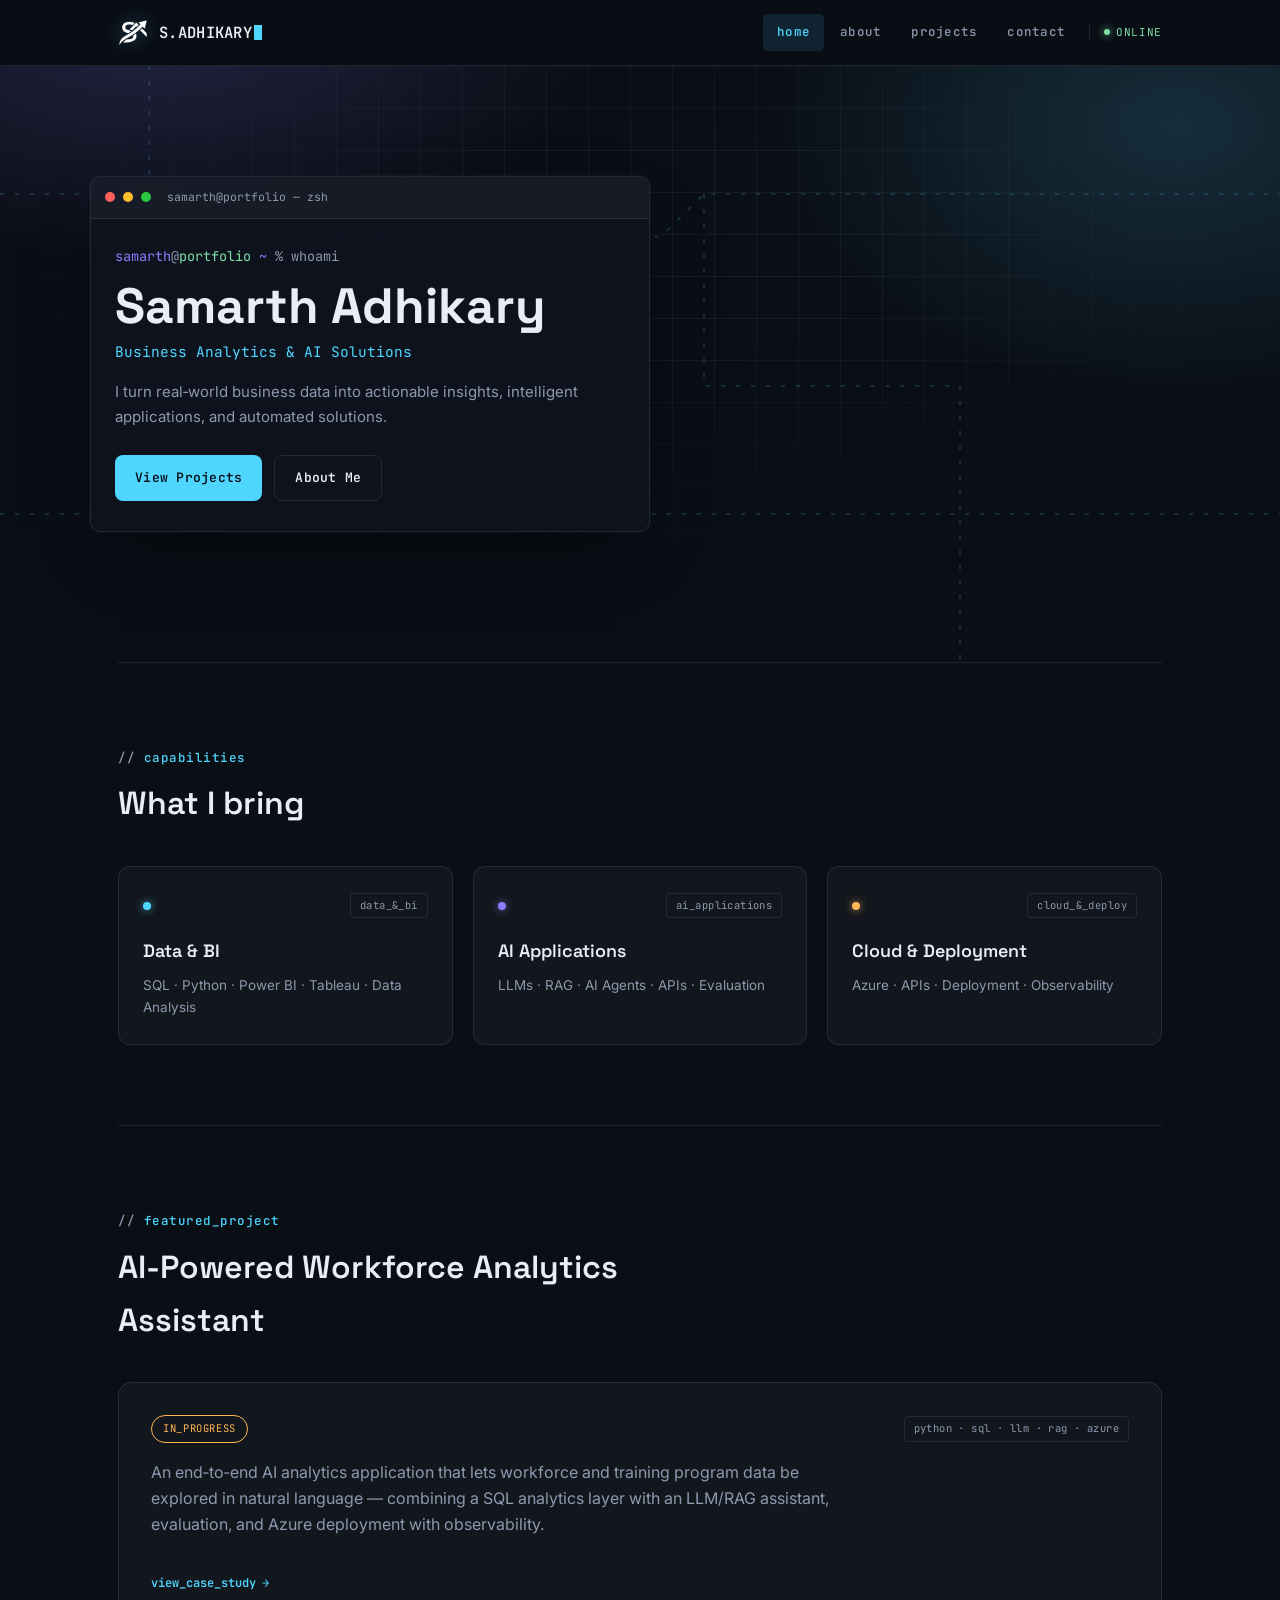
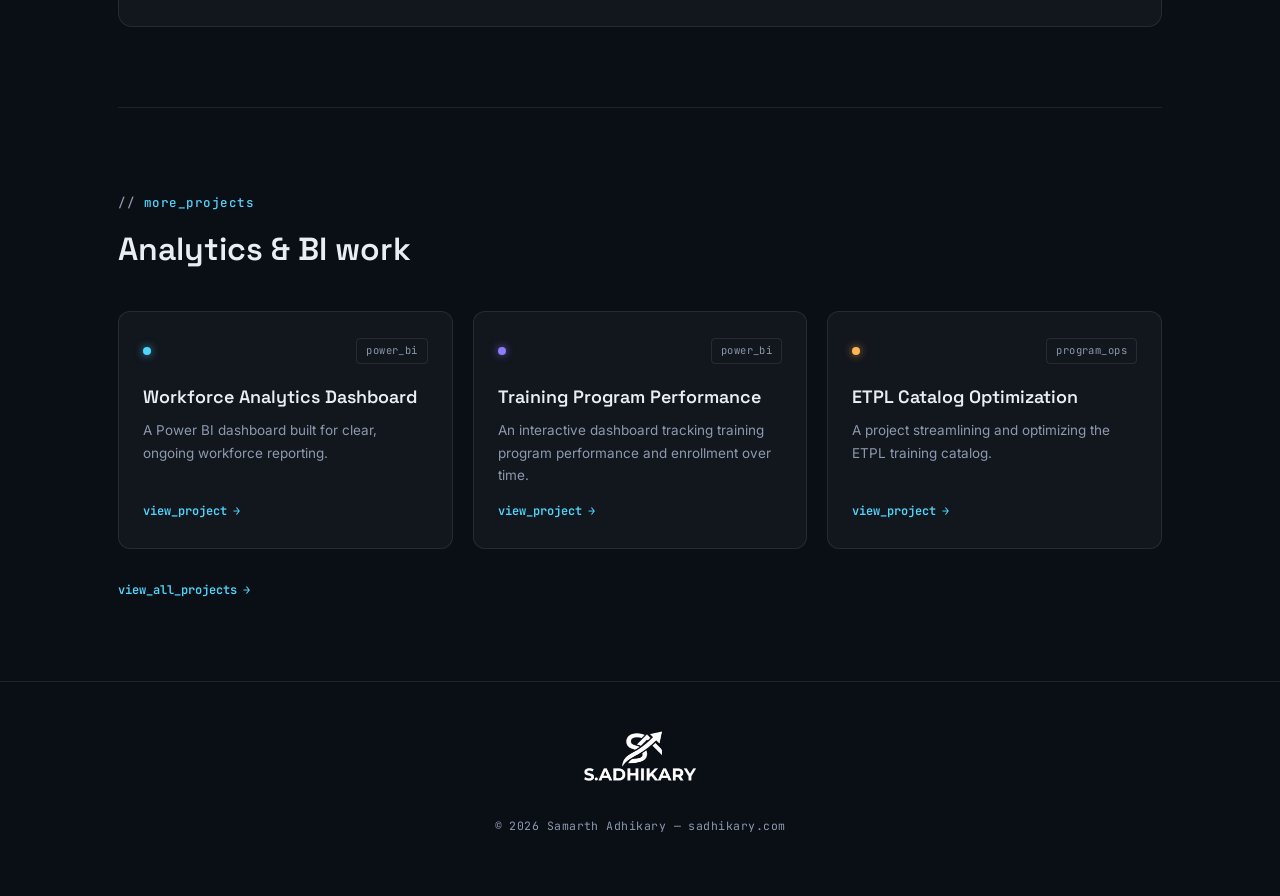
==== commit 5c4ab57d: "Comment out dashboards link in navigation" ====
--- a/index.html
+++ b/index.html
@@ -21,7 +21,7 @@
       <a href="index.html" class="active">home</a>
       <a href="about.html">about</a>
       <a href="projects.html">projects</a>
-      <a href="dashboards.html">dashboards</a>
+      <!--<a href="dashboards.html">dashboards</a> -->
       <a href="contact.html">contact</a>
       <span class="status">online</span>
     </div>
--- a/styles.css
+++ b/styles.css
@@ -1,4 +1,4 @@
-/* ===== S.Adhikary â€” shared site styles ===== */
+/* ===== S.Adhikary — shared site styles ===== */
 :root{
   --bg:#0A0E15;
   --bg-alt:#0F1520;
@@ -342,6 +342,110 @@
 /* ===== ABOUT: skill tags ===== */
 .tag-row{ display:flex; flex-wrap:wrap; gap:10px; margin-top:8px; }
 .tag-row .tag{ font-size:11.5px; padding:6px 12px; }
+.skill-group{ margin-bottom:28px; }
+.skill-group:last-child{ margin-bottom:0; }
+.skill-group h4{
+  font-family:'JetBrains Mono', monospace;
+  font-size:12px;
+  letter-spacing:0.08em;
+  text-transform:uppercase;
+  color:var(--text-soft);
+  margin:0 0 4px;
+}
+
+/* ===== HERO ACTIONS (buttons) ===== */
+.hero-actions{ display:flex; gap:12px; margin-top:26px; flex-wrap:wrap; }
+.btn-primary, .btn-secondary{
+  font-family:'JetBrains Mono', monospace;
+  font-weight:600;
+  font-size:13px;
+  letter-spacing:0.02em;
+  text-decoration:none;
+  padding:11px 20px;
+  border-radius:8px;
+  display:inline-flex; align-items:center; gap:8px;
+  transition:transform 0.15s ease, box-shadow 0.15s ease, background 0.15s ease, color 0.15s ease;
+}
+.btn-primary{ background:var(--cyan); color:#04121A; }
+.btn-primary:hover{ transform:translateY(-2px); box-shadow:0 10px 24px -12px rgba(79,214,255,0.6); }
+.btn-secondary{ background:transparent; color:var(--text); border:1px solid var(--panel-border); }
+.btn-secondary:hover{ border-color:rgba(79,214,255,0.4); color:var(--cyan); }
+
+/* ===== CAPABILITY / FEATURED CARDS ===== */
+.status-pill{
+  font-family:'JetBrains Mono', monospace;
+  font-size:10.5px;
+  letter-spacing:0.06em;
+  text-transform:uppercase;
+  padding:4px 11px;
+  border-radius:999px;
+  border:1px solid var(--amber);
+  color:var(--amber);
+}
+
+.feature-panel{
+  background:var(--panel);
+  border:1px solid var(--panel-border);
+  border-radius:14px;
+  padding:32px;
+}
+.feature-panel .card-top{ margin-bottom:16px; }
+.feature-panel h3{
+  font-family:'Space Grotesk', sans-serif;
+  font-weight:600;
+  font-size:1.5rem;
+  margin:0 0 12px;
+  color:var(--text);
+}
+.feature-panel p{ max-width:680px; }
+
+/* ===== CASE STUDY: pipeline + results ===== */
+.pipeline{
+  display:flex; flex-direction:column; align-items:flex-start; gap:2px;
+  margin:8px 0 4px;
+}
+.pipeline .step{
+  font-family:'JetBrains Mono', monospace;
+  font-size:13px;
+  color:var(--text);
+  background:var(--panel);
+  border:1px solid var(--panel-border);
+  border-radius:6px;
+  padding:8px 16px;
+}
+.pipeline .arrow{
+  font-family:'JetBrains Mono', monospace;
+  color:var(--cyan);
+  font-size:13px;
+  padding-left:20px;
+  line-height:1.4;
+}
+
+.results-list{ list-style:none; padding:0; margin:12px 0 0; display:flex; flex-direction:column; gap:10px; max-width:640px; }
+.results-list li{
+  display:flex; gap:10px;
+  font-size:14.5px;
+  color:var(--text-soft);
+}
+.results-list li::before{ content:"\25b9"; color:var(--cyan); flex:none; }
+
+.case-block{ margin-bottom:30px; }
+.case-block:last-child{ margin-bottom:0; }
+.case-block h4{
+  font-family:'JetBrains Mono', monospace;
+  font-size:12px;
+  letter-spacing:0.08em;
+  text-transform:uppercase;
+  color:var(--cyan);
+  margin:0 0 10px;
+}
+.case-block p{ margin:0; max-width:660px; }
+
+.project-block{
+  padding:48px 0;
+  border-top:1px solid var(--panel-border);
+}
+.project-block:first-child{ border-top:none; padding-top:0; }
 
 /* ===== FOOTER ===== */
 footer{
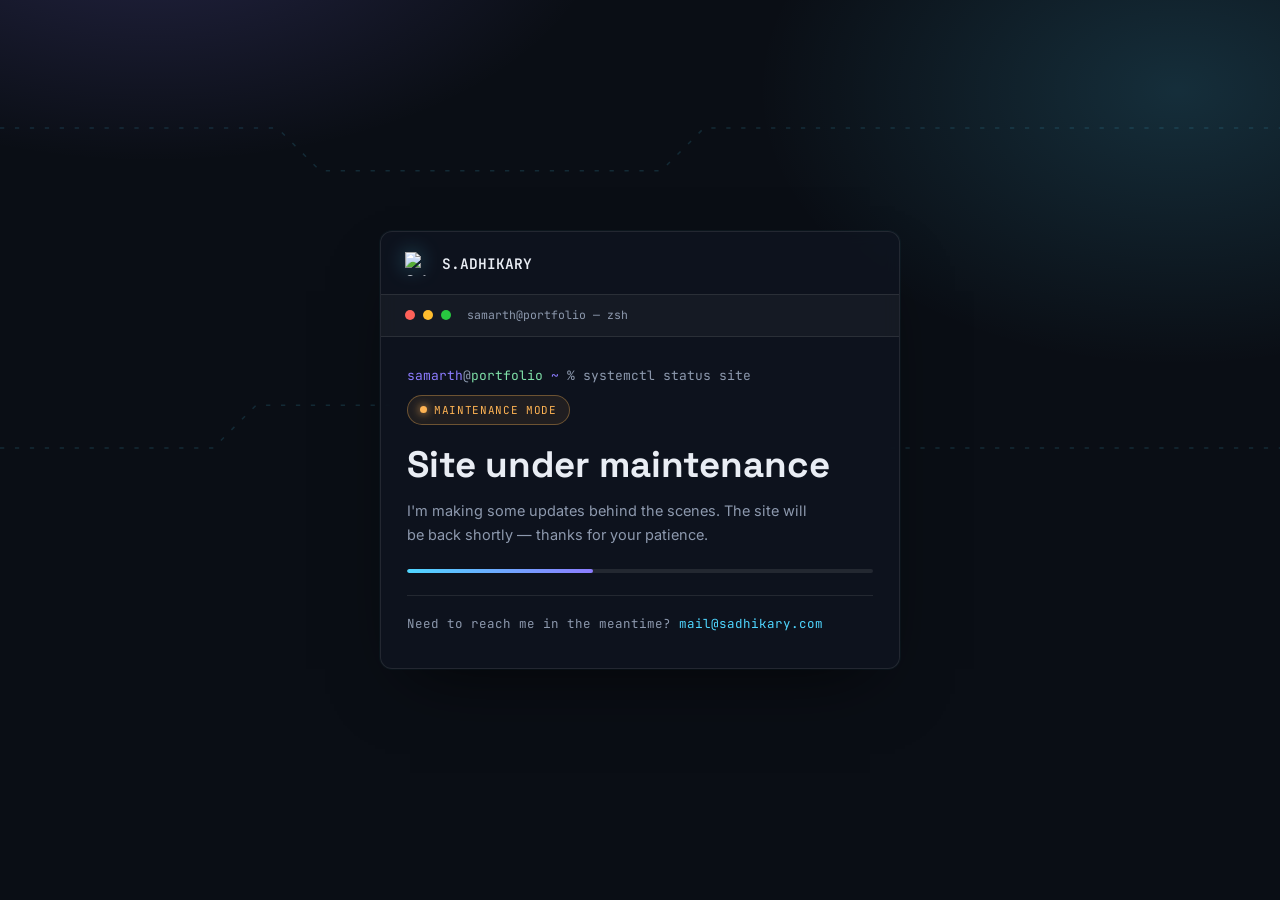
==== commit 611a4c8b: "Implement site maintenance page Added a maintenance section to inform users about site updates." ====
--- a/index.html
+++ b/index.html
@@ -1,3 +1,4 @@
+<!-- Main Page
 <!DOCTYPE html>
 <html lang="en">
 <head>
@@ -21,7 +22,7 @@
       <a href="index.html" class="active">home</a>
       <a href="about.html">about</a>
       <a href="projects.html">projects</a>
-      <!--<a href="dashboards.html">dashboards</a> -->
+      <!--<a href="dashboards.html">dashboards</a>
       <a href="contact.html">contact</a>
       <span class="status">online</span>
     </div>
@@ -165,6 +166,187 @@
   <img src="logo-full.png" alt="S.Adhikary logo" style="height:52px; width:auto; margin-bottom:16px;">
   <p>&copy; 2026 Samarth Adhikary &mdash; sadhikary.com</p>
 </footer>
-
 </body>
 </html>
+Main Page-->
+
+<!-- Maintenance Section -->
+<!DOCTYPE html>
+<html lang="en">
+<head>
+<meta charset="UTF-8">
+<title>S.Adhikary | Site Under Maintenance</title>
+<meta name="viewport" content="width=device-width, initial-scale=1">
+<meta name="robots" content="noindex, nofollow">
+<link rel="preconnect" href="https://fonts.googleapis.com">
+<link rel="preconnect" href="https://fonts.gstatic.com" crossorigin>
+<link href="https://fonts.googleapis.com/css2?family=Space+Grotesk:wght@500;600;700&family=Inter:wght@400;500;600&family=JetBrains+Mono:wght@400;500;600;700&display=swap" rel="stylesheet">
+<link rel="stylesheet" href="styles.css">
+<style>
+  .maint-wrap{
+    min-height:100vh;
+    display:flex;
+    align-items:center;
+    justify-content:center;
+    padding:28px;
+    position:relative;
+    overflow:hidden;
+    background:
+      radial-gradient(760px 420px at 12% -10%, rgba(140,124,255,0.20), transparent 60%),
+      radial-gradient(700px 460px at 92% 10%, rgba(79,214,255,0.16), transparent 60%),
+      var(--bg);
+  }
+  .maint-card{
+    max-width:520px;
+    width:100%;
+    background:rgba(15,21,32,0.75);
+    border:1px solid var(--panel-border);
+    border-radius:12px;
+    box-shadow:0 30px 70px -30px rgba(0,0,0,0.7), 0 0 0 1px rgba(79,214,255,0.04);
+    backdrop-filter:blur(8px);
+    overflow:hidden;
+    position:relative;
+    z-index:1;
+  }
+  .maint-brand{
+    display:flex; align-items:center; gap:11px;
+    padding:20px 24px 0;
+  }
+  .maint-brand span{
+    font-family:'JetBrains Mono', monospace;
+    font-weight:600;
+    font-size:14.5px;
+    color:var(--text);
+  }
+  .maint-bar{
+    display:flex; align-items:center; gap:8px;
+    padding:11px 24px;
+    margin-top:18px;
+    border-top:1px solid var(--panel-border);
+    border-bottom:1px solid var(--panel-border);
+    background:rgba(255,255,255,0.03);
+  }
+  .maint-bar .tdot{ width:10px; height:10px; border-radius:50%; }
+  .maint-bar .tdot:nth-child(1){ background:#FF6159; }
+  .maint-bar .tdot:nth-child(2){ background:#FFBD2E; }
+  .maint-bar .tdot:nth-child(3){ background:#28C840; }
+  .maint-bar .maint-title{
+    margin-left:8px;
+    font-family:'JetBrains Mono', monospace;
+    font-size:11.5px;
+    color:var(--text-soft);
+  }
+  .maint-body{ padding:28px 26px 34px; }
+  .maint-body .line{
+    font-family:'JetBrains Mono', monospace;
+    font-size:13px;
+    color:var(--text-soft);
+    margin-bottom:8px;
+  }
+  .maint-body .line .prompt{ color:var(--violet); }
+  .maint-body .line .path{ color:#7FE0A8; }
+  .maint-status{
+    display:inline-flex; align-items:center; gap:7px;
+    font-family:'JetBrains Mono', monospace;
+    font-size:11px; letter-spacing:0.06em;
+    text-transform:uppercase;
+    color:var(--amber);
+    border:1px solid rgba(255,180,84,0.35);
+    background:rgba(255,180,84,0.08);
+    padding:5px 12px;
+    border-radius:999px;
+    margin-bottom:18px;
+  }
+  .maint-status::before{
+    content:"";
+    width:7px; height:7px; border-radius:50%;
+    background:var(--amber);
+    box-shadow:0 0 8px var(--amber);
+    animation:blink 1.3s ease-in-out infinite;
+  }
+  .maint-body h1{
+    font-family:'Space Grotesk', sans-serif;
+    font-weight:700;
+    font-size:clamp(1.7rem, 5vw, 2.3rem);
+    margin:0 0 12px;
+    color:var(--text);
+    line-height:1.2;
+  }
+  .maint-body p{
+    font-size:14.5px;
+    color:var(--text-soft);
+    max-width:420px;
+    margin:0 0 22px;
+  }
+  .maint-progress{
+    width:100%; height:4px;
+    background:var(--panel-border);
+    border-radius:999px;
+    overflow:hidden;
+    margin-bottom:22px;
+  }
+  .maint-progress::after{
+    content:"";
+    display:block;
+    height:100%;
+    width:40%;
+    border-radius:999px;
+    background:linear-gradient(90deg, var(--cyan), var(--violet));
+    animation:sweep 1.8s ease-in-out infinite;
+  }
+  @keyframes sweep{
+    0%{ margin-left:-40%; }
+    100%{ margin-left:100%; }
+  }
+  .maint-contact{
+    font-family:'JetBrains Mono', monospace;
+    font-size:12.5px;
+    color:var(--text-soft);
+    border-top:1px solid var(--panel-border);
+    padding-top:18px;
+  }
+  .maint-contact a{ color:var(--cyan); text-decoration:none; }
+  .maint-contact a:hover{ text-decoration:underline; }
+
+  @media (prefers-reduced-motion:reduce){
+    .maint-status::before{ animation:none; }
+    .maint-progress::after{ animation:none; margin-left:0; width:100%; opacity:0.5; }
+  }
+</style>
+</head>
+<body>
+
+<div class="maint-wrap">
+  <svg class="circuit" viewBox="0 0 1200 600" preserveAspectRatio="none" aria-hidden="true" style="position:absolute; inset:0; opacity:0.35;">
+    <path d="M0,120 L260,120 L300,160 L620,160 L660,120 L1200,120"/>
+    <path d="M0,420 L200,420 L240,380 L520,380 L560,420 L1200,420"/>
+    <circle class="p1" cx="300" cy="160" r="4"/>
+    <circle class="p2" cx="660" cy="120" r="4"/>
+  </svg>
+
+  <div class="maint-card">
+    <div class="maint-brand">
+      <img class="mark" src="images/logo-icon.png" alt="S.Adhikary mark" width="26" height="24">
+      <span>S.ADHIKARY</span>
+    </div>
+
+    <div class="maint-bar">
+      <span class="tdot"></span><span class="tdot"></span><span class="tdot"></span>
+      <span class="maint-title">samarth@portfolio &mdash; zsh</span>
+    </div>
+
+    <div class="maint-body">
+      <div class="line"><span class="prompt">samarth</span>@<span class="path">portfolio</span> <span class="prompt">~</span> % systemctl status site</div>
+      <span class="maint-status">maintenance mode</span>
+      <h1>Site under maintenance</h1>
+      <p>I'm making some updates behind the scenes. The site will be back shortly &mdash; thanks for your patience.</p>
+      <div class="maint-progress" role="progressbar" aria-label="Maintenance in progress"></div>
+      <div class="maint-contact">
+        Need to reach me in the meantime? <a href="mailto:mail@sadhikary.com">mail@sadhikary.com</a>
+      </div>
+    </div>
+  </div>
+</div>
+
+</body>
+</html>
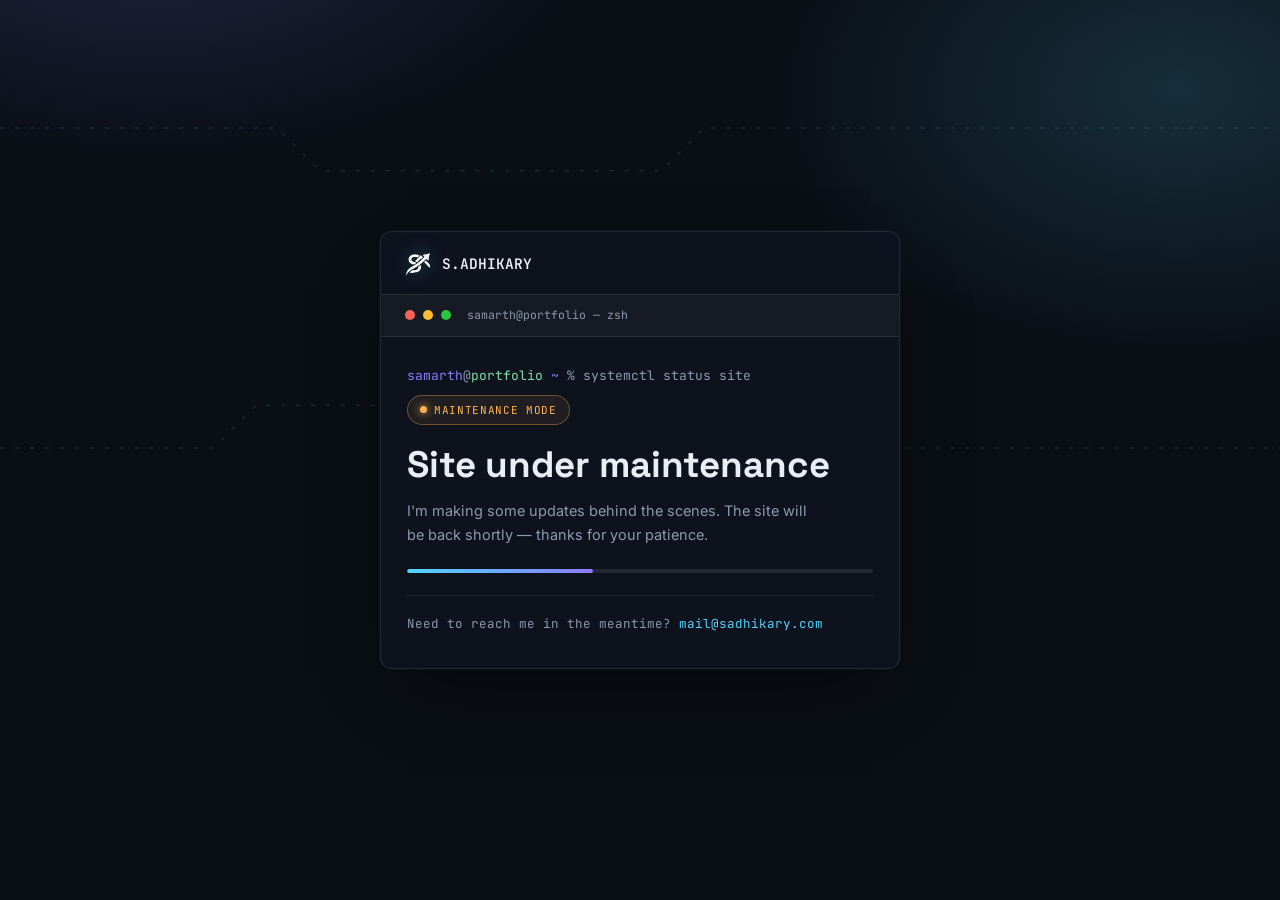
==== commit eaef35e9: "Update title and logo image source in index.html" ====
--- a/index.html
+++ b/index.html
@@ -175,7 +175,7 @@
 <html lang="en">
 <head>
 <meta charset="UTF-8">
-<title>S.Adhikary | Site Under Maintenance</title>
+<title>S.Adhikary | Business Analytics & AI Solutions</title>
 <meta name="viewport" content="width=device-width, initial-scale=1">
 <meta name="robots" content="noindex, nofollow">
 <link rel="preconnect" href="https://fonts.googleapis.com">
@@ -326,7 +326,7 @@
 
   <div class="maint-card">
     <div class="maint-brand">
-      <img class="mark" src="images/logo-icon.png" alt="S.Adhikary mark" width="26" height="24">
+      <img class="mark" src="logo-icon.png" alt="S.Adhikary mark" width="26" height="24">
       <span>S.ADHIKARY</span>
     </div>
 
